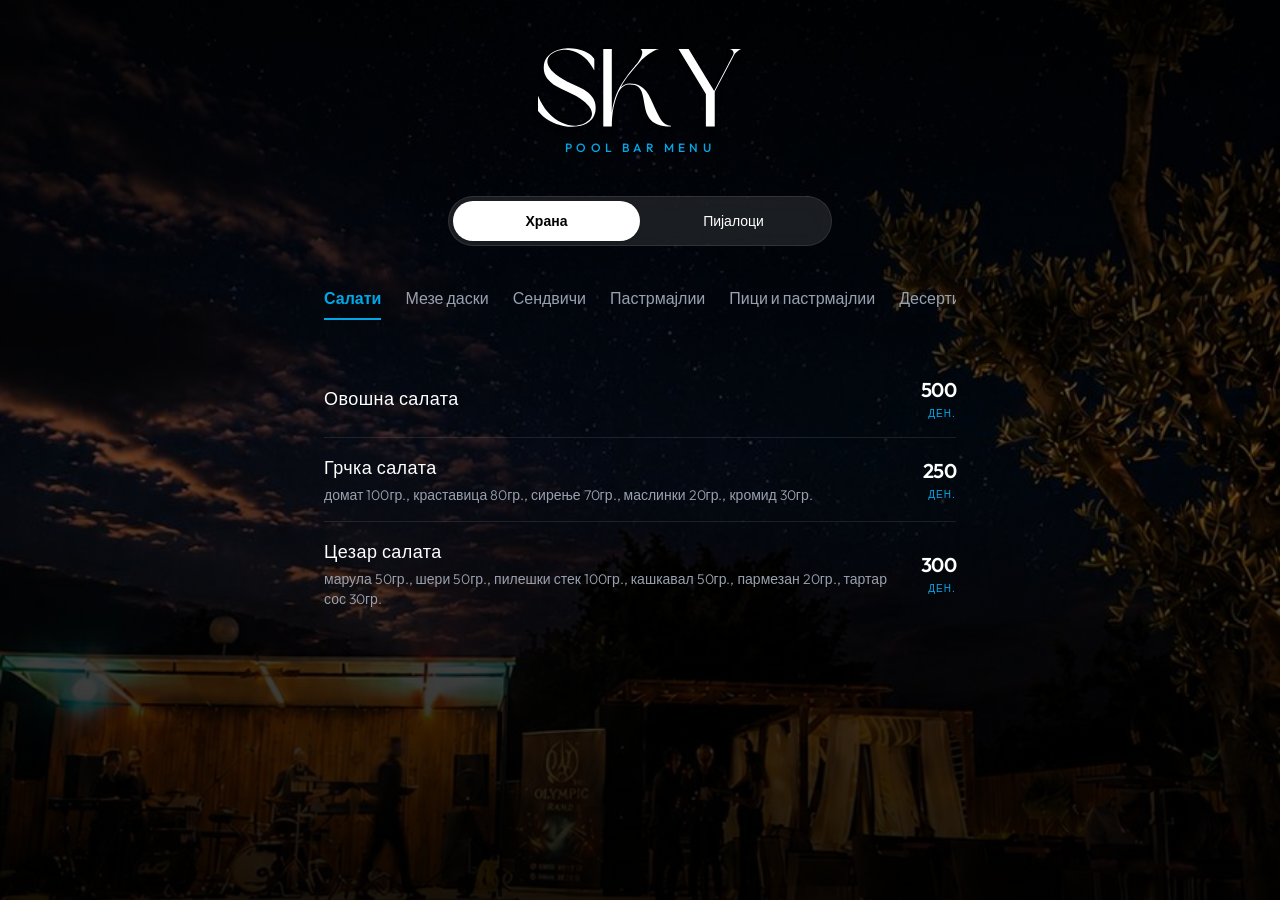
==== pool.html @ c7c9e96a "pool bar menu" ====
<!DOCTYPE html>
<html lang="mk">
<head>
    <meta charset="UTF-8">
    <meta name="viewport" content="width=device-width, initial-scale=1.0">
    <title>Sky Pool Bar Menu</title>
    
    <link href="https://fonts.googleapis.com/css2?family=Outfit:wght@300;400;500;600;700&display=swap" rel="stylesheet">
    <link href="style.css" rel="stylesheet">

    <style>
        body {
            font-family: 'Outfit', sans-serif;
        }

        /* Skrivanje scrollbara za mobilne aplikacije */
        .hide-scroll::-webkit-scrollbar {
            display: none;
        }
        .hide-scroll {
            -ms-overflow-style: none;
            scrollbar-width: none;
        }
    </style>
</head>
<body class="bg-[url('img/pool-bg.jpg')] bg-cover bg-center bg-fixed bg-no-repeat antialiased">
    
    <div class="min-h-[100dvh] pb-12 flex flex-col items-center bg-gradient-to-b from-black/90 via-black/60 to-black/90">
        
        <div class="w-full md:max-w-2xl mx-auto px-5 flex flex-col items-center">
            
            <header class="pt-12 pb-10 text-center w-full flex flex-col items-center">
                <img src="img/Logo.svg" alt="Sky Logo" class="h-16 md:h-20 w-auto mb-3 object-contain drop-shadow-md">
                
                <p class="text-[#00A8E8] text-xs tracking-[0.35em] uppercase font-medium">Pool Bar Menu</p>
            </header>

            <div class="flex p-1 mb-10 w-full max-w-sm bg-white/10 backdrop-blur-md rounded-full border border-white/10">
                <button id="btn-food" class="flex-1 py-2.5 rounded-full bg-white text-black font-semibold text-sm transition-all duration-300 shadow-sm">
                    Храна
                </button>
                <button id="btn-drinks" class="flex-1 py-2.5 rounded-full text-white font-medium text-sm transition-all duration-300">
                    Пијалоци
                </button>
            </div>

            <div class="w-full mb-8 relative">
                <div id="category-container" class="flex overflow-x-auto gap-6 pb-2 hide-scroll snap-x snap-mandatory scroll-smooth">
                    </div>
            </div>

            <main class="w-full flex flex-col" id="product-container">
                </main>

        </div>
    </div>

    <script src="pool-menu.js"></script>
</body>
</html>
---- style.css ----
/*! tailwindcss v4.0.8 | MIT License | https://tailwindcss.com */
@import url('https://fonts.googleapis.com/css2?family=Great+Vibes&family=Mulish:wght@400;500&family=Playfair+Display:wght@400;700&subset=cyrillic,latin&display=swap');
@layer theme, base, components, utilities;
@layer theme {
  :root, :host {
    --font-sans: ui-sans-serif, system-ui, sans-serif, "Apple Color Emoji",
      "Segoe UI Emoji", "Segoe UI Symbol", "Noto Color Emoji";
    --font-mono: ui-monospace, SFMono-Regular, Menlo, Monaco, Consolas, "Liberation Mono",
      "Courier New", monospace;
    --color-red-400: oklch(0.704 0.191 22.216);
    --color-gray-200: oklch(0.928 0.006 264.531);
    --color-gray-300: oklch(0.872 0.01 258.338);
    --color-gray-400: oklch(0.707 0.022 261.325);
    --color-gray-700: oklch(0.373 0.034 259.733);
    --color-gray-900: oklch(0.21 0.034 264.665);
    --color-zinc-800: oklch(0.274 0.006 286.033);
    --color-black: #000;
    --color-white: #fff;
    --spacing: 0.25rem;
    --breakpoint-xl: 80rem;
    --container-sm: 24rem;
    --container-md: 28rem;
    --container-2xl: 42rem;
    --container-3xl: 48rem;
    --container-4xl: 56rem;
    --text-xs: 0.75rem;
    --text-xs--line-height: calc(1 / 0.75);
    --text-sm: 0.875rem;
    --text-sm--line-height: calc(1.25 / 0.875);
    --text-base: 1rem;
    --text-base--line-height: calc(1.5 / 1);
    --text-lg: 1.125rem;
    --text-lg--line-height: calc(1.75 / 1.125);
    --text-xl: 1.25rem;
    --text-xl--line-height: calc(1.75 / 1.25);
    --text-2xl: 1.5rem;
    --text-2xl--line-height: calc(2 / 1.5);
    --text-3xl: 1.875rem;
    --text-3xl--line-height: calc(2.25 / 1.875);
    --text-4xl: 2.25rem;
    --text-4xl--line-height: calc(2.5 / 2.25);
    --text-5xl: 3rem;
    --text-5xl--line-height: 1;
    --text-6xl: 3.75rem;
    --text-6xl--line-height: 1;
    --text-7xl: 4.5rem;
    --text-7xl--line-height: 1;
    --font-weight-light: 300;
    --font-weight-medium: 500;
    --font-weight-semibold: 600;
    --font-weight-bold: 700;
    --tracking-tight: -0.025em;
    --tracking-wide: 0.025em;
    --tracking-wider: 0.05em;
    --tracking-widest: 0.1em;
    --leading-snug: 1.375;
    --leading-relaxed: 1.625;
    --radius-lg: 0.5rem;
    --radius-xl: 0.75rem;
    --radius-2xl: 1rem;
    --drop-shadow-md: 0 3px 3px rgb(0 0 0 / 0.12);
    --ease-in-out: cubic-bezier(0.4, 0, 0.2, 1);
    --blur-sm: 8px;
    --blur-md: 12px;
    --default-transition-duration: 150ms;
    --default-transition-timing-function: cubic-bezier(0.4, 0, 0.2, 1);
    --default-font-family: var(--font-sans);
    --default-font-feature-settings: var(--font-sans--font-feature-settings);
    --default-font-variation-settings: var(
      --font-sans--font-variation-settings
    );
    --default-mono-font-family: var(--font-mono);
    --default-mono-font-feature-settings: var(
      --font-mono--font-feature-settings
    );
    --default-mono-font-variation-settings: var(
      --font-mono--font-variation-settings
    );
    --font-playfair: "Playfair Display", serif;
    --font-mulish: "Mulish", sans-serif;
    --font-greatvibes: "Great Vibes", cursive;
    --color-lightbrown: #F2EFEB;
    --color-darkbrown: #9c7a4e;
    --color-dark: #262626;
  }
}
@layer base {
  *, ::after, ::before, ::backdrop, ::file-selector-button {
    box-sizing: border-box;
    margin: 0;
    padding: 0;
    border: 0 solid;
  }
  html, :host {
    line-height: 1.5;
    -webkit-text-size-adjust: 100%;
    tab-size: 4;
    font-family: var( --default-font-family, ui-sans-serif, system-ui, sans-serif, "Apple Color Emoji", "Segoe UI Emoji", "Segoe UI Symbol", "Noto Color Emoji" );
    font-feature-settings: var(--default-font-feature-settings, normal);
    font-variation-settings: var( --default-font-variation-settings, normal );
    -webkit-tap-highlight-color: transparent;
  }
  body {
    line-height: inherit;
  }
  hr {
    height: 0;
    color: inherit;
    border-top-width: 1px;
  }
  abbr:where([title]) {
    -webkit-text-decoration: underline dotted;
    text-decoration: underline dotted;
  }
  h1, h2, h3, h4, h5, h6 {
    font-size: inherit;
    font-weight: inherit;
  }
  a {
    color: inherit;
    -webkit-text-decoration: inherit;
    text-decoration: inherit;
  }
  b, strong {
    font-weight: bolder;
  }
  code, kbd, samp, pre {
    font-family: var( --default-mono-font-family, ui-monospace, SFMono-Regular, Menlo, Monaco, Consolas, "Liberation Mono", "Courier New", monospace );
    font-feature-settings: var( --default-mono-font-feature-settings, normal );
    font-variation-settings: var( --default-mono-font-variation-settings, normal );
    font-size: 1em;
  }
  small {
    font-size: 80%;
  }
  sub, sup {
    font-size: 75%;
    line-height: 0;
    position: relative;
    vertical-align: baseline;
  }
  sub {
    bottom: -0.25em;
  }
  sup {
    top: -0.5em;
  }
  table {
    text-indent: 0;
    border-color: inherit;
    border-collapse: collapse;
  }
  :-moz-focusring {
    outline: auto;
  }
  progress {
    vertical-align: baseline;
  }
  summary {
    display: list-item;
  }
  ol, ul, menu {
    list-style: none;
  }
  img, svg, video, canvas, audio, iframe, embed, object {
    display: block;
    vertical-align: middle;
  }
  img, video {
    max-width: 100%;
    height: auto;
  }
  button, input, select, optgroup, textarea, ::file-selector-button {
    font: inherit;
    font-feature-settings: inherit;
    font-variation-settings: inherit;
    letter-spacing: inherit;
    color: inherit;
    border-radius: 0;
    background-color: transparent;
    opacity: 1;
  }
  :where(select:is([multiple], [size])) optgroup {
    font-weight: bolder;
  }
  :where(select:is([multiple], [size])) optgroup option {
    padding-inline-start: 20px;
  }
  ::file-selector-button {
    margin-inline-end: 4px;
  }
  ::placeholder {
    opacity: 1;
    color: color-mix(in oklab, currentColor 50%, transparent);
  }
  textarea {
    resize: vertical;
  }
  ::-webkit-search-decoration {
    -webkit-appearance: none;
  }
  ::-webkit-date-and-time-value {
    min-height: 1lh;
    text-align: inherit;
  }
  ::-webkit-datetime-edit {
    display: inline-flex;
  }
  ::-webkit-datetime-edit-fields-wrapper {
    padding: 0;
  }
  ::-webkit-datetime-edit, ::-webkit-datetime-edit-year-field, ::-webkit-datetime-edit-month-field, ::-webkit-datetime-edit-day-field, ::-webkit-datetime-edit-hour-field, ::-webkit-datetime-edit-minute-field, ::-webkit-datetime-edit-second-field, ::-webkit-datetime-edit-millisecond-field, ::-webkit-datetime-edit-meridiem-field {
    padding-block: 0;
  }
  :-moz-ui-invalid {
    box-shadow: none;
  }
  button, input:where([type="button"], [type="reset"], [type="submit"]), ::file-selector-button {
    appearance: button;
  }
  ::-webkit-inner-spin-button, ::-webkit-outer-spin-button {
    height: auto;
  }
  [hidden]:where(:not([hidden="until-found"])) {
    display: none !important;
  }
}
@layer utilities {
  .collapse {
    visibility: collapse;
  }
  .absolute {
    position: absolute;
  }
  .fixed {
    position: fixed;
  }
  .relative {
    position: relative;
  }
  .inset-0 {
    inset: calc(var(--spacing) * 0);
  }
  .top-0 {
    top: calc(var(--spacing) * 0);
  }
  .top-1 {
    top: calc(var(--spacing) * 1);
  }
  .top-1\/2 {
    top: calc(1/2 * 100%);
  }
  .top-2 {
    top: calc(var(--spacing) * 2);
  }
  .top-auto {
    top: auto;
  }
  .right-0 {
    right: calc(var(--spacing) * 0);
  }
  .right-2 {
    right: calc(var(--spacing) * 2);
  }
  .right-4 {
    right: calc(var(--spacing) * 4);
  }
  .bottom-0 {
    bottom: calc(var(--spacing) * 0);
  }
  .left-0 {
    left: calc(var(--spacing) * 0);
  }
  .left-4 {
    left: calc(var(--spacing) * 4);
  }
  .z-10 {
    z-index: 10;
  }
  .z-40 {
    z-index: 40;
  }
  .z-50 {
    z-index: 50;
  }
  .col-span-1 {
    grid-column: span 1 / span 1;
  }
  .m-4 {
    margin: calc(var(--spacing) * 4);
  }
  .mx-auto {
    margin-inline: auto;
  }
  .mt-0 {
    margin-top: calc(var(--spacing) * 0);
  }
  .mt-0\.5 {
    margin-top: calc(var(--spacing) * 0.5);
  }
  .mt-1 {
    margin-top: calc(var(--spacing) * 1);
  }
  .mt-1\.5 {
    margin-top: calc(var(--spacing) * 1.5);
  }
  .mt-2 {
    margin-top: calc(var(--spacing) * 2);
  }
  .mt-4 {
    margin-top: calc(var(--spacing) * 4);
  }
  .mt-10 {
    margin-top: calc(var(--spacing) * 10);
  }
  .mt-12 {
    margin-top: calc(var(--spacing) * 12);
  }
  .mr-4 {
    margin-right: calc(var(--spacing) * 4);
  }
  .mb-1 {
    margin-bottom: calc(var(--spacing) * 1);
  }
  .mb-2 {
    margin-bottom: calc(var(--spacing) * 2);
  }
  .mb-3 {
    margin-bottom: calc(var(--spacing) * 3);
  }
  .mb-4 {
    margin-bottom: calc(var(--spacing) * 4);
  }
  .mb-8 {
    margin-bottom: calc(var(--spacing) * 8);
  }
  .mb-10 {
    margin-bottom: calc(var(--spacing) * 10);
  }
  .ml-1 {
    margin-left: calc(var(--spacing) * 1);
  }
  .block {
    display: block;
  }
  .flex {
    display: flex;
  }
  .grid {
    display: grid;
  }
  .hidden {
    display: none;
  }
  .inline {
    display: inline;
  }
  .inline-block {
    display: inline-block;
  }
  .inline-flex {
    display: inline-flex;
  }
  .list-item {
    display: list-item;
  }
  .table {
    display: table;
  }
  .h-6 {
    height: calc(var(--spacing) * 6);
  }
  .h-8 {
    height: calc(var(--spacing) * 8);
  }
  .h-12 {
    height: calc(var(--spacing) * 12);
  }
  .h-14 {
    height: calc(var(--spacing) * 14);
  }
  .h-16 {
    height: calc(var(--spacing) * 16);
  }
  .h-96 {
    height: calc(var(--spacing) * 96);
  }
  .h-auto {
    height: auto;
  }
  .h-full {
    height: 100%;
  }
  .h-screen {
    height: 100vh;
  }
  .max-h-\[80vh\] {
    max-height: 80vh;
  }
  .min-h-\[100dvh\] {
    min-height: 100dvh;
  }
  .min-h-screen {
    min-height: 100vh;
  }
  .w-6 {
    width: calc(var(--spacing) * 6);
  }
  .w-8 {
    width: calc(var(--spacing) * 8);
  }
  .w-12 {
    width: calc(var(--spacing) * 12);
  }
  .w-16 {
    width: calc(var(--spacing) * 16);
  }
  .w-auto {
    width: auto;
  }
  .w-full {
    width: 100%;
  }
  .max-w-3xl {
    max-width: var(--container-3xl);
  }
  .max-w-4xl {
    max-width: var(--container-4xl);
  }
  .max-w-\[140px\] {
    max-width: 140px;
  }
  .max-w-full {
    max-width: 100%;
  }
  .max-w-md {
    max-width: var(--container-md);
  }
  .max-w-sm {
    max-width: var(--container-sm);
  }
  .flex-1 {
    flex: 1;
  }
  .flex-shrink {
    flex-shrink: 1;
  }
  .flex-shrink-0 {
    flex-shrink: 0;
  }
  .flex-grow {
    flex-grow: 1;
  }
  .grow {
    flex-grow: 1;
  }
  .border-collapse {
    border-collapse: collapse;
  }
  .-translate-y-1 {
    --tw-translate-y: calc(var(--spacing) * -1);
    translate: var(--tw-translate-x) var(--tw-translate-y);
  }
  .-translate-y-1\/2 {
    --tw-translate-y: calc(calc(1/2 * 100%) * -1);
    translate: var(--tw-translate-x) var(--tw-translate-y);
  }
  .scale-105 {
    --tw-scale-x: 105%;
    --tw-scale-y: 105%;
    --tw-scale-z: 105%;
    scale: var(--tw-scale-x) var(--tw-scale-y);
  }
  .transform {
    transform: var(--tw-rotate-x) var(--tw-rotate-y) var(--tw-rotate-z) var(--tw-skew-x) var(--tw-skew-y);
  }
  .resize {
    resize: both;
  }
  .snap-x {
    scroll-snap-type: x var(--tw-scroll-snap-strictness);
  }
  .snap-mandatory {
    --tw-scroll-snap-strictness: mandatory;
  }
  .snap-center {
    scroll-snap-align: center;
  }
  .grid-cols-1 {
    grid-template-columns: repeat(1, minmax(0, 1fr));
  }
  .grid-cols-2 {
    grid-template-columns: repeat(2, minmax(0, 1fr));
  }
  .flex-col {
    flex-direction: column;
  }
  .flex-row {
    flex-direction: row;
  }
  .items-center {
    align-items: center;
  }
  .items-start {
    align-items: flex-start;
  }
  .justify-between {
    justify-content: space-between;
  }
  .justify-center {
    justify-content: center;
  }
  .gap-2 {
    gap: calc(var(--spacing) * 2);
  }
  .gap-3 {
    gap: calc(var(--spacing) * 3);
  }
  .gap-4 {
    gap: calc(var(--spacing) * 4);
  }
  .gap-6 {
    gap: calc(var(--spacing) * 6);
  }
  .gap-8 {
    gap: calc(var(--spacing) * 8);
  }
  .space-y-4 {
    :where(& > :not(:last-child)) {
      --tw-space-y-reverse: 0;
      margin-block-start: calc(calc(var(--spacing) * 4) * var(--tw-space-y-reverse));
      margin-block-end: calc(calc(var(--spacing) * 4) * calc(1 - var(--tw-space-y-reverse)));
    }
  }
  .gap-y-8 {
    row-gap: calc(var(--spacing) * 8);
  }
  .overflow-hidden {
    overflow: hidden;
  }
  .overflow-x-auto {
    overflow-x: auto;
  }
  .overflow-x-scroll {
    overflow-x: scroll;
  }
  .scroll-smooth {
    scroll-behavior: smooth;
  }
  .rounded {
    border-radius: 0.25rem;
  }
  .rounded-2xl {
    border-radius: var(--radius-2xl);
  }
  .rounded-full {
    border-radius: calc(infinity * 1px);
  }
  .rounded-lg {
    border-radius: var(--radius-lg);
  }
  .rounded-xl {
    border-radius: var(--radius-xl);
  }
  .border {
    border-style: var(--tw-border-style);
    border-width: 1px;
  }
  .border-b {
    border-bottom-style: var(--tw-border-style);
    border-bottom-width: 1px;
  }
  .border-b-2 {
    border-bottom-style: var(--tw-border-style);
    border-bottom-width: 2px;
  }
  .border-b-4 {
    border-bottom-style: var(--tw-border-style);
    border-bottom-width: 4px;
  }
  .border-\[\#00A8E8\] {
    border-color: #00A8E8;
  }
  .border-transparent {
    border-color: transparent;
  }
  .border-white {
    border-color: var(--color-white);
  }
  .border-white\/10 {
    border-color: color-mix(in oklab, var(--color-white) 10%, transparent);
  }
  .border-white\/20 {
    border-color: color-mix(in oklab, var(--color-white) 20%, transparent);
  }
  .border-white\/30 {
    border-color: color-mix(in oklab, var(--color-white) 30%, transparent);
  }
  .border-white\/40 {
    border-color: color-mix(in oklab, var(--color-white) 40%, transparent);
  }
  .border-b-white {
    border-bottom-color: var(--color-white);
  }
  .border-b-white\/10 {
    border-bottom-color: color-mix(in oklab, var(--color-white) 10%, transparent);
  }
  .bg-\[\#0077B6\] {
    background-color: #0077B6;
  }
  .bg-\[\#D4AF37\] {
    background-color: #D4AF37;
  }
  .bg-black {
    background-color: var(--color-black);
  }
  .bg-black\/30 {
    background-color: color-mix(in oklab, var(--color-black) 30%, transparent);
  }
  .bg-black\/40 {
    background-color: color-mix(in oklab, var(--color-black) 40%, transparent);
  }
  .bg-black\/60 {
    background-color: color-mix(in oklab, var(--color-black) 60%, transparent);
  }
  .bg-black\/70 {
    background-color: color-mix(in oklab, var(--color-black) 70%, transparent);
  }
  .bg-dark {
    background-color: var(--color-dark);
  }
  .bg-darkbrown {
    background-color: var(--color-darkbrown);
  }
  .bg-lightbrown {
    background-color: var(--color-lightbrown);
  }
  .bg-transparent {
    background-color: transparent;
  }
  .bg-white {
    background-color: var(--color-white);
  }
  .bg-white\/5 {
    background-color: color-mix(in oklab, var(--color-white) 5%, transparent);
  }
  .bg-white\/10 {
    background-color: color-mix(in oklab, var(--color-white) 10%, transparent);
  }
  .bg-gradient-to-b {
    --tw-gradient-position: to bottom in oklab;
    background-image: linear-gradient(var(--tw-gradient-stops));
  }
  .bg-\[url\(\'img\/pool-bg\.jpg\'\)\] {
    background-image: url('img/pool-bg.jpg');
  }
  .from-black {
    --tw-gradient-from: var(--color-black);
    --tw-gradient-stops: var(--tw-gradient-via-stops, var(--tw-gradient-position), var(--tw-gradient-from) var(--tw-gradient-from-position), var(--tw-gradient-to) var(--tw-gradient-to-position));
  }
  .from-black\/90 {
    --tw-gradient-from: color-mix(in oklab, var(--color-black) 90%, transparent);
    --tw-gradient-stops: var(--tw-gradient-via-stops, var(--tw-gradient-position), var(--tw-gradient-from) var(--tw-gradient-from-position), var(--tw-gradient-to) var(--tw-gradient-to-position));
  }
  .via-black {
    --tw-gradient-via: var(--color-black);
    --tw-gradient-via-stops: var(--tw-gradient-position), var(--tw-gradient-from) var(--tw-gradient-from-position), var(--tw-gradient-via) var(--tw-gradient-via-position), var(--tw-gradient-to) var(--tw-gradient-to-position);
    --tw-gradient-stops: var(--tw-gradient-via-stops);
  }
  .via-black\/60 {
    --tw-gradient-via: color-mix(in oklab, var(--color-black) 60%, transparent);
    --tw-gradient-via-stops: var(--tw-gradient-position), var(--tw-gradient-from) var(--tw-gradient-from-position), var(--tw-gradient-via) var(--tw-gradient-via-position), var(--tw-gradient-to) var(--tw-gradient-to-position);
    --tw-gradient-stops: var(--tw-gradient-via-stops);
  }
  .to-black {
    --tw-gradient-to: var(--color-black);
    --tw-gradient-stops: var(--tw-gradient-via-stops, var(--tw-gradient-position), var(--tw-gradient-from) var(--tw-gradient-from-position), var(--tw-gradient-to) var(--tw-gradient-to-position));
  }
  .to-black\/90 {
    --tw-gradient-to: color-mix(in oklab, var(--color-black) 90%, transparent);
    --tw-gradient-stops: var(--tw-gradient-via-stops, var(--tw-gradient-position), var(--tw-gradient-from) var(--tw-gradient-from-position), var(--tw-gradient-to) var(--tw-gradient-to-position));
  }
  .bg-cover {
    background-size: cover;
  }
  .bg-fixed {
    background-attachment: fixed;
  }
  .bg-center {
    background-position: center;
  }
  .bg-no-repeat {
    background-repeat: no-repeat;
  }
  .object-contain {
    object-fit: contain;
  }
  .p-1 {
    padding: calc(var(--spacing) * 1);
  }
  .p-2 {
    padding: calc(var(--spacing) * 2);
  }
  .p-4 {
    padding: calc(var(--spacing) * 4);
  }
  .p-5 {
    padding: calc(var(--spacing) * 5);
  }
  .p-6 {
    padding: calc(var(--spacing) * 6);
  }
  .px-1 {
    padding-inline: calc(var(--spacing) * 1);
  }
  .px-2 {
    padding-inline: calc(var(--spacing) * 2);
  }
  .px-3 {
    padding-inline: calc(var(--spacing) * 3);
  }
  .px-4 {
    padding-inline: calc(var(--spacing) * 4);
  }
  .px-5 {
    padding-inline: calc(var(--spacing) * 5);
  }
  .px-6 {
    padding-inline: calc(var(--spacing) * 6);
  }
  .py-1 {
    padding-block: calc(var(--spacing) * 1);
  }
  .py-1\.5 {
    padding-block: calc(var(--spacing) * 1.5);
  }
  .py-2 {
    padding-block: calc(var(--spacing) * 2);
  }
  .py-2\.5 {
    padding-block: calc(var(--spacing) * 2.5);
  }
  .py-3 {
    padding-block: calc(var(--spacing) * 3);
  }
  .py-4 {
    padding-block: calc(var(--spacing) * 4);
  }
  .py-12 {
    padding-block: calc(var(--spacing) * 12);
  }
  .py-16 {
    padding-block: calc(var(--spacing) * 16);
  }
  .pt-0 {
    padding-top: calc(var(--spacing) * 0);
  }
  .pt-0\.5 {
    padding-top: calc(var(--spacing) * 0.5);
  }
  .pt-2 {
    padding-top: calc(var(--spacing) * 2);
  }
  .pt-10 {
    padding-top: calc(var(--spacing) * 10);
  }
  .pt-12 {
    padding-top: calc(var(--spacing) * 12);
  }
  .pr-4 {
    padding-right: calc(var(--spacing) * 4);
  }
  .pb-2 {
    padding-bottom: calc(var(--spacing) * 2);
  }
  .pb-3 {
    padding-bottom: calc(var(--spacing) * 3);
  }
  .pb-8 {
    padding-bottom: calc(var(--spacing) * 8);
  }
  .pb-10 {
    padding-bottom: calc(var(--spacing) * 10);
  }
  .pb-12 {
    padding-bottom: calc(var(--spacing) * 12);
  }
  .pb-24 {
    padding-bottom: calc(var(--spacing) * 24);
  }
  .text-center {
    text-align: center;
  }
  .text-left {
    text-align: left;
  }
  .text-right {
    text-align: right;
  }
  .font-greatvibes {
    font-family: var(--font-greatvibes);
  }
  .font-mulish {
    font-family: var(--font-mulish);
  }
  .font-playfair {
    font-family: var(--font-playfair);
  }
  .text-3xl {
    font-size: var(--text-3xl);
    line-height: var(--tw-leading, var(--text-3xl--line-height));
  }
  .text-4xl {
    font-size: var(--text-4xl);
    line-height: var(--tw-leading, var(--text-4xl--line-height));
  }
  .text-5xl {
    font-size: var(--text-5xl);
    line-height: var(--tw-leading, var(--text-5xl--line-height));
  }
  .text-base {
    font-size: var(--text-base);
    line-height: var(--tw-leading, var(--text-base--line-height));
  }
  .text-lg {
    font-size: var(--text-lg);
    line-height: var(--tw-leading, var(--text-lg--line-height));
  }
  .text-sm {
    font-size: var(--text-sm);
    line-height: var(--tw-leading, var(--text-sm--line-height));
  }
  .text-xl {
    font-size: var(--text-xl);
    line-height: var(--tw-leading, var(--text-xl--line-height));
  }
  .text-xs {
    font-size: var(--text-xs);
    line-height: var(--tw-leading, var(--text-xs--line-height));
  }
  .text-\[10px\] {
    font-size: 10px;
  }
  .leading-relaxed {
    --tw-leading: var(--leading-relaxed);
    line-height: var(--leading-relaxed);
  }
  .leading-snug {
    --tw-leading: var(--leading-snug);
    line-height: var(--leading-snug);
  }
  .font-bold {
    --tw-font-weight: var(--font-weight-bold);
    font-weight: var(--font-weight-bold);
  }
  .font-light {
    --tw-font-weight: var(--font-weight-light);
    font-weight: var(--font-weight-light);
  }
  .font-medium {
    --tw-font-weight: var(--font-weight-medium);
    font-weight: var(--font-weight-medium);
  }
  .font-semibold {
    --tw-font-weight: var(--font-weight-semibold);
    font-weight: var(--font-weight-semibold);
  }
  .tracking-\[0\.2em\] {
    --tw-tracking: 0.2em;
    letter-spacing: 0.2em;
  }
  .tracking-\[0\.3em\] {
    --tw-tracking: 0.3em;
    letter-spacing: 0.3em;
  }
  .tracking-\[0\.15em\] {
    --tw-tracking: 0.15em;
    letter-spacing: 0.15em;
  }
  .tracking-\[0\.25em\] {
    --tw-tracking: 0.25em;
    letter-spacing: 0.25em;
  }
  .tracking-\[0\.35em\] {
    --tw-tracking: 0.35em;
    letter-spacing: 0.35em;
  }
  .tracking-tight {
    --tw-tracking: var(--tracking-tight);
    letter-spacing: var(--tracking-tight);
  }
  .tracking-wide {
    --tw-tracking: var(--tracking-wide);
    letter-spacing: var(--tracking-wide);
  }
  .tracking-wider {
    --tw-tracking: var(--tracking-wider);
    letter-spacing: var(--tracking-wider);
  }
  .tracking-widest {
    --tw-tracking: var(--tracking-widest);
    letter-spacing: var(--tracking-widest);
  }
  .whitespace-nowrap {
    white-space: nowrap;
  }
  .text-\[\#00A8E8\] {
    color: #00A8E8;
  }
  .text-\[\#D2B48C\] {
    color: #D2B48C;
  }
  .text-black {
    color: var(--color-black);
  }
  .text-dark {
    color: var(--color-dark);
  }
  .text-darkbrown {
    color: var(--color-darkbrown);
  }
  .text-gray-200 {
    color: var(--color-gray-200);
  }
  .text-gray-300 {
    color: var(--color-gray-300);
  }
  .text-gray-400 {
    color: var(--color-gray-400);
  }
  .text-gray-900 {
    color: var(--color-gray-900);
  }
  .text-lightbrown {
    color: var(--color-lightbrown);
  }
  .text-red-400 {
    color: var(--color-red-400);
  }
  .text-white {
    color: var(--color-white);
  }
  .text-white\/80 {
    color: color-mix(in oklab, var(--color-white) 80%, transparent);
  }
  .uppercase {
    text-transform: uppercase;
  }
  .italic {
    font-style: italic;
  }
  .underline {
    text-decoration-line: underline;
  }
  .antialiased {
    -webkit-font-smoothing: antialiased;
    -moz-osx-font-smoothing: grayscale;
  }
  .opacity-0 {
    opacity: 0%;
  }
  .opacity-60 {
    opacity: 60%;
  }
  .opacity-70 {
    opacity: 70%;
  }
  .opacity-80 {
    opacity: 80%;
  }
  .opacity-100 {
    opacity: 100%;
  }
  .shadow-\[0_0_15px_rgba\(255\,255\,255\,0\.4\)\] {
    --tw-shadow: 0 0 15px var(--tw-shadow-color, rgba(255,255,255,0.4));
    box-shadow: var(--tw-inset-shadow), var(--tw-inset-ring-shadow), var(--tw-ring-offset-shadow), var(--tw-ring-shadow), var(--tw-shadow);
  }
  .shadow-lg {
    --tw-shadow: 0 10px 15px -3px var(--tw-shadow-color, rgb(0 0 0 / 0.1)), 0 4px 6px -4px var(--tw-shadow-color, rgb(0 0 0 / 0.1));
    box-shadow: var(--tw-inset-shadow), var(--tw-inset-ring-shadow), var(--tw-ring-offset-shadow), var(--tw-ring-shadow), var(--tw-shadow);
  }
  .shadow-md {
    --tw-shadow: 0 4px 6px -1px var(--tw-shadow-color, rgb(0 0 0 / 0.1)), 0 2px 4px -2px var(--tw-shadow-color, rgb(0 0 0 / 0.1));
    box-shadow: var(--tw-inset-shadow), var(--tw-inset-ring-shadow), var(--tw-ring-offset-shadow), var(--tw-ring-shadow), var(--tw-shadow);
  }
  .shadow-sm {
    --tw-shadow: 0 1px 3px 0 var(--tw-shadow-color, rgb(0 0 0 / 0.1)), 0 1px 2px -1px var(--tw-shadow-color, rgb(0 0 0 / 0.1));
    box-shadow: var(--tw-inset-shadow), var(--tw-inset-ring-shadow), var(--tw-ring-offset-shadow), var(--tw-ring-shadow), var(--tw-shadow);
  }
  .outline {
    outline-style: var(--tw-outline-style);
    outline-width: 1px;
  }
  .blur {
    --tw-blur: blur(8px);
    filter: var(--tw-blur,) var(--tw-brightness,) var(--tw-contrast,) var(--tw-grayscale,) var(--tw-hue-rotate,) var(--tw-invert,) var(--tw-saturate,) var(--tw-sepia,) var(--tw-drop-shadow,);
  }
  .drop-shadow {
    --tw-drop-shadow: drop-shadow(0 1px 2px rgb(0 0 0 / 0.1)) drop-shadow( 0 1px 1px rgb(0 0 0 / 0.06));
    filter: var(--tw-blur,) var(--tw-brightness,) var(--tw-contrast,) var(--tw-grayscale,) var(--tw-hue-rotate,) var(--tw-invert,) var(--tw-saturate,) var(--tw-sepia,) var(--tw-drop-shadow,);
  }
  .drop-shadow-md {
    --tw-drop-shadow: drop-shadow(var(--drop-shadow-md));
    filter: var(--tw-blur,) var(--tw-brightness,) var(--tw-contrast,) var(--tw-grayscale,) var(--tw-hue-rotate,) var(--tw-invert,) var(--tw-saturate,) var(--tw-sepia,) var(--tw-drop-shadow,);
  }
  .grayscale {
    --tw-grayscale: grayscale(100%);
    filter: var(--tw-blur,) var(--tw-brightness,) var(--tw-contrast,) var(--tw-grayscale,) var(--tw-hue-rotate,) var(--tw-invert,) var(--tw-saturate,) var(--tw-sepia,) var(--tw-drop-shadow,);
  }
  .filter {
    filter: var(--tw-blur,) var(--tw-brightness,) var(--tw-contrast,) var(--tw-grayscale,) var(--tw-hue-rotate,) var(--tw-invert,) var(--tw-saturate,) var(--tw-sepia,) var(--tw-drop-shadow,);
  }
  .backdrop-blur-\[2px\] {
    --tw-backdrop-blur: blur(2px);
    -webkit-backdrop-filter: var(--tw-backdrop-blur,) var(--tw-backdrop-brightness,) var(--tw-backdrop-contrast,) var(--tw-backdrop-grayscale,) var(--tw-backdrop-hue-rotate,) var(--tw-backdrop-invert,) var(--tw-backdrop-opacity,) var(--tw-backdrop-saturate,) var(--tw-backdrop-sepia,);
    backdrop-filter: var(--tw-backdrop-blur,) var(--tw-backdrop-brightness,) var(--tw-backdrop-contrast,) var(--tw-backdrop-grayscale,) var(--tw-backdrop-hue-rotate,) var(--tw-backdrop-invert,) var(--tw-backdrop-opacity,) var(--tw-backdrop-saturate,) var(--tw-backdrop-sepia,);
  }
  .backdrop-blur-\[3px\] {
    --tw-backdrop-blur: blur(3px);
    -webkit-backdrop-filter: var(--tw-backdrop-blur,) var(--tw-backdrop-brightness,) var(--tw-backdrop-contrast,) var(--tw-backdrop-grayscale,) var(--tw-backdrop-hue-rotate,) var(--tw-backdrop-invert,) var(--tw-backdrop-opacity,) var(--tw-backdrop-saturate,) var(--tw-backdrop-sepia,);
    backdrop-filter: var(--tw-backdrop-blur,) var(--tw-backdrop-brightness,) var(--tw-backdrop-contrast,) var(--tw-backdrop-grayscale,) var(--tw-backdrop-hue-rotate,) var(--tw-backdrop-invert,) var(--tw-backdrop-opacity,) var(--tw-backdrop-saturate,) var(--tw-backdrop-sepia,);
  }
  .backdrop-blur-md {
    --tw-backdrop-blur: blur(var(--blur-md));
    -webkit-backdrop-filter: var(--tw-backdrop-blur,) var(--tw-backdrop-brightness,) var(--tw-backdrop-contrast,) var(--tw-backdrop-grayscale,) var(--tw-backdrop-hue-rotate,) var(--tw-backdrop-invert,) var(--tw-backdrop-opacity,) var(--tw-backdrop-saturate,) var(--tw-backdrop-sepia,);
    backdrop-filter: var(--tw-backdrop-blur,) var(--tw-backdrop-brightness,) var(--tw-backdrop-contrast,) var(--tw-backdrop-grayscale,) var(--tw-backdrop-hue-rotate,) var(--tw-backdrop-invert,) var(--tw-backdrop-opacity,) var(--tw-backdrop-saturate,) var(--tw-backdrop-sepia,);
  }
  .backdrop-blur-sm {
    --tw-backdrop-blur: blur(var(--blur-sm));
    -webkit-backdrop-filter: var(--tw-backdrop-blur,) var(--tw-backdrop-brightness,) var(--tw-backdrop-contrast,) var(--tw-backdrop-grayscale,) var(--tw-backdrop-hue-rotate,) var(--tw-backdrop-invert,) var(--tw-backdrop-opacity,) var(--tw-backdrop-saturate,) var(--tw-backdrop-sepia,);
    backdrop-filter: var(--tw-backdrop-blur,) var(--tw-backdrop-brightness,) var(--tw-backdrop-contrast,) var(--tw-backdrop-grayscale,) var(--tw-backdrop-hue-rotate,) var(--tw-backdrop-invert,) var(--tw-backdrop-opacity,) var(--tw-backdrop-saturate,) var(--tw-backdrop-sepia,);
  }
  .backdrop-filter {
    -webkit-backdrop-filter: var(--tw-backdrop-blur,) var(--tw-backdrop-brightness,) var(--tw-backdrop-contrast,) var(--tw-backdrop-grayscale,) var(--tw-backdrop-hue-rotate,) var(--tw-backdrop-invert,) var(--tw-backdrop-opacity,) var(--tw-backdrop-saturate,) var(--tw-backdrop-sepia,);
    backdrop-filter: var(--tw-backdrop-blur,) var(--tw-backdrop-brightness,) var(--tw-backdrop-contrast,) var(--tw-backdrop-grayscale,) var(--tw-backdrop-hue-rotate,) var(--tw-backdrop-invert,) var(--tw-backdrop-opacity,) var(--tw-backdrop-saturate,) var(--tw-backdrop-sepia,);
  }
  .transition {
    transition-property: color, background-color, border-color, outline-color, text-decoration-color, fill, stroke, --tw-gradient-from, --tw-gradient-via, --tw-gradient-to, opacity, box-shadow, transform, translate, scale, rotate, filter, -webkit-backdrop-filter, backdrop-filter;
    transition-timing-function: var(--tw-ease, var(--default-transition-timing-function));
    transition-duration: var(--tw-duration, var(--default-transition-duration));
  }
  .transition-all {
    transition-property: all;
    transition-timing-function: var(--tw-ease, var(--default-transition-timing-function));
    transition-duration: var(--tw-duration, var(--default-transition-duration));
  }
  .transition-colors {
    transition-property: color, background-color, border-color, outline-color, text-decoration-color, fill, stroke, --tw-gradient-from, --tw-gradient-via, --tw-gradient-to;
    transition-timing-function: var(--tw-ease, var(--default-transition-timing-function));
    transition-duration: var(--tw-duration, var(--default-transition-duration));
  }
  .transition-opacity {
    transition-property: opacity;
    transition-timing-function: var(--tw-ease, var(--default-transition-timing-function));
    transition-duration: var(--tw-duration, var(--default-transition-duration));
  }
  .duration-200 {
    --tw-duration: 200ms;
    transition-duration: 200ms;
  }
  .duration-300 {
    --tw-duration: 300ms;
    transition-duration: 300ms;
  }
  .duration-1000 {
    --tw-duration: 1000ms;
    transition-duration: 1000ms;
  }
  .last\:border-0 {
    &:last-child {
      border-style: var(--tw-border-style);
      border-width: 0px;
    }
  }
  .hover\:scale-105 {
    &:hover {
      @media (hover: hover) {
        --tw-scale-x: 105%;
        --tw-scale-y: 105%;
        --tw-scale-z: 105%;
        scale: var(--tw-scale-x) var(--tw-scale-y);
      }
    }
  }
  .hover\:border-b-4 {
    &:hover {
      @media (hover: hover) {
        border-bottom-style: var(--tw-border-style);
        border-bottom-width: 4px;
      }
    }
  }
  .hover\:border-darkbrown\/80 {
    &:hover {
      @media (hover: hover) {
        border-color: color-mix(in oklab, var(--color-darkbrown) 80%, transparent);
      }
    }
  }
  .hover\:bg-black\/50 {
    &:hover {
      @media (hover: hover) {
        background-color: color-mix(in oklab, var(--color-black) 50%, transparent);
      }
    }
  }
  .hover\:bg-black\/60 {
    &:hover {
      @media (hover: hover) {
        background-color: color-mix(in oklab, var(--color-black) 60%, transparent);
      }
    }
  }
  .hover\:bg-darkbrown {
    &:hover {
      @media (hover: hover) {
        background-color: var(--color-darkbrown);
      }
    }
  }
  .hover\:bg-darkbrown\/70 {
    &:hover {
      @media (hover: hover) {
        background-color: color-mix(in oklab, var(--color-darkbrown) 70%, transparent);
      }
    }
  }
  .hover\:bg-gray-200 {
    &:hover {
      @media (hover: hover) {
        background-color: var(--color-gray-200);
      }
    }
  }
  .hover\:bg-gray-700 {
    &:hover {
      @media (hover: hover) {
        background-color: var(--color-gray-700);
      }
    }
  }
  .hover\:bg-white\/10 {
    &:hover {
      @media (hover: hover) {
        background-color: color-mix(in oklab, var(--color-white) 10%, transparent);
      }
    }
  }
  .hover\:bg-white\/20 {
    &:hover {
      @media (hover: hover) {
        background-color: color-mix(in oklab, var(--color-white) 20%, transparent);
      }
    }
  }
  .hover\:text-dark\/90 {
    &:hover {
      @media (hover: hover) {
        color: color-mix(in oklab, var(--color-dark) 90%, transparent);
      }
    }
  }
  .hover\:text-darkbrown\/80 {
    &:hover {
      @media (hover: hover) {
        color: color-mix(in oklab, var(--color-darkbrown) 80%, transparent);
      }
    }
  }
  .hover\:text-white {
    &:hover {
      @media (hover: hover) {
        color: var(--color-white);
      }
    }
  }
  .hover\:underline {
    &:hover {
      @media (hover: hover) {
        text-decoration-line: underline;
      }
    }
  }
  .hover\:underline-offset-8 {
    &:hover {
      @media (hover: hover) {
        text-underline-offset: 8px;
      }
    }
  }
  .hover\:opacity-80 {
    &:hover {
      @media (hover: hover) {
        opacity: 80%;
      }
    }
  }
  .hover\:opacity-100 {
    &:hover {
      @media (hover: hover) {
        opacity: 100%;
      }
    }
  }
  .active\:scale-\[0\.98\] {
    &:active {
      scale: 0.98;
    }
  }
  .sm\:grid-cols-2 {
    @media (width >= 40rem) {
      grid-template-columns: repeat(2, minmax(0, 1fr));
    }
  }
  .sm\:grid-cols-3 {
    @media (width >= 40rem) {
      grid-template-columns: repeat(3, minmax(0, 1fr));
    }
  }
  .sm\:text-6xl {
    @media (width >= 40rem) {
      font-size: var(--text-6xl);
      line-height: var(--tw-leading, var(--text-6xl--line-height));
    }
  }
  .md\:col-span-2 {
    @media (width >= 48rem) {
      grid-column: span 2 / span 2;
    }
  }
  .md\:col-span-4 {
    @media (width >= 48rem) {
      grid-column: span 4 / span 4;
    }
  }
  .md\:mt-0 {
    @media (width >= 48rem) {
      margin-top: calc(var(--spacing) * 0);
    }
  }
  .md\:block {
    @media (width >= 48rem) {
      display: block;
    }
  }
  .md\:flex {
    @media (width >= 48rem) {
      display: flex;
    }
  }
  .md\:hidden {
    @media (width >= 48rem) {
      display: none;
    }
  }
  .md\:h-20 {
    @media (width >= 48rem) {
      height: calc(var(--spacing) * 20);
    }
  }
  .md\:max-h-\[50vh\] {
    @media (width >= 48rem) {
      max-height: 50vh;
    }
  }
  .md\:max-w-2xl {
    @media (width >= 48rem) {
      max-width: var(--container-2xl);
    }
  }
  .md\:max-w-3xl {
    @media (width >= 48rem) {
      max-width: var(--container-3xl);
    }
  }
  .md\:max-w-screen-xl {
    @media (width >= 48rem) {
      max-width: var(--breakpoint-xl);
    }
  }
  .md\:grid-cols-2 {
    @media (width >= 48rem) {
      grid-template-columns: repeat(2, minmax(0, 1fr));
    }
  }
  .md\:grid-cols-4 {
    @media (width >= 48rem) {
      grid-template-columns: repeat(4, minmax(0, 1fr));
    }
  }
  .md\:grid-cols-6 {
    @media (width >= 48rem) {
      grid-template-columns: repeat(6, minmax(0, 1fr));
    }
  }
  .md\:items-baseline {
    @media (width >= 48rem) {
      align-items: baseline;
    }
  }
  .md\:gap-8 {
    @media (width >= 48rem) {
      gap: calc(var(--spacing) * 8);
    }
  }
  .md\:gap-x-12 {
    @media (width >= 48rem) {
      column-gap: calc(var(--spacing) * 12);
    }
  }
  .md\:px-8 {
    @media (width >= 48rem) {
      padding-inline: calc(var(--spacing) * 8);
    }
  }
  .md\:py-16 {
    @media (width >= 48rem) {
      padding-block: calc(var(--spacing) * 16);
    }
  }
  .md\:pt-16 {
    @media (width >= 48rem) {
      padding-top: calc(var(--spacing) * 16);
    }
  }
  .md\:pb-24 {
    @media (width >= 48rem) {
      padding-bottom: calc(var(--spacing) * 24);
    }
  }
  .md\:text-left {
    @media (width >= 48rem) {
      text-align: left;
    }
  }
  .md\:text-5xl {
    @media (width >= 48rem) {
      font-size: var(--text-5xl);
      line-height: var(--tw-leading, var(--text-5xl--line-height));
    }
  }
  .md\:text-6xl {
    @media (width >= 48rem) {
      font-size: var(--text-6xl);
      line-height: var(--tw-leading, var(--text-6xl--line-height));
    }
  }
  .md\:text-7xl {
    @media (width >= 48rem) {
      font-size: var(--text-7xl);
      line-height: var(--tw-leading, var(--text-7xl--line-height));
    }
  }
  .md\:text-base {
    @media (width >= 48rem) {
      font-size: var(--text-base);
      line-height: var(--tw-leading, var(--text-base--line-height));
    }
  }
  .md\:text-sm {
    @media (width >= 48rem) {
      font-size: var(--text-sm);
      line-height: var(--tw-leading, var(--text-sm--line-height));
    }
  }
  .md\:text-xl {
    @media (width >= 48rem) {
      font-size: var(--text-xl);
      line-height: var(--tw-leading, var(--text-xl--line-height));
    }
  }
  .lg\:flex {
    @media (width >= 64rem) {
      display: flex;
    }
  }
  .lg\:hidden {
    @media (width >= 64rem) {
      display: none;
    }
  }
  .lg\:w-1\/2 {
    @media (width >= 64rem) {
      width: calc(1/2 * 100%);
    }
  }
  .lg\:grid-cols-3 {
    @media (width >= 64rem) {
      grid-template-columns: repeat(3, minmax(0, 1fr));
    }
  }
  .lg\:flex-row {
    @media (width >= 64rem) {
      flex-direction: row;
    }
  }
  .lg\:pt-24 {
    @media (width >= 64rem) {
      padding-top: calc(var(--spacing) * 24);
    }
  }
}
@layer base {
  body {
    font-family: var(--font-mulish);
  }
  main {
    flex: 1;
  }
  html {
    scroll-behavior: smooth;
    background-color: var(--color-lightbrown);
    color: var(--color-darkbrown);
    @media (prefers-color-scheme: dark) {
      background-color: var(--color-dark);
    }
    @media (prefers-color-scheme: dark) {
      color: var(--color-lightbrown);
    }
  }
  ::selection {
    background-color: transparent;
    color: currentColor;
  }
  ::-moz-selection {
    background-color: transparent;
    color: currentColor;
  }
}
@layer components {
  .title {
    padding-inline: calc(var(--spacing) * 6);
    font-family: var(--font-playfair);
    font-size: var(--text-4xl);
    line-height: var(--tw-leading, var(--text-4xl--line-height));
    --tw-font-weight: var(--font-weight-light);
    font-weight: var(--font-weight-light);
    color: var(--color-dark);
    text-transform: uppercase;
    @media (width >= 48rem) {
      font-size: var(--text-6xl);
      line-height: var(--tw-leading, var(--text-6xl--line-height));
    }
    @media (prefers-color-scheme: dark) {
      color: var(--color-white);
    }
  }
  .subtitle {
    font-family: var(--font-greatvibes);
    font-size: var(--text-3xl);
    line-height: var(--tw-leading, var(--text-3xl--line-height));
    --tw-tracking: var(--tracking-wider);
    letter-spacing: var(--tracking-wider);
    color: var(--color-darkbrown);
    @media (width >= 48rem) {
      font-size: var(--text-5xl);
      line-height: var(--tw-leading, var(--text-5xl--line-height));
    }
    @media (prefers-color-scheme: dark) {
      color: #D2B48C;
    }
  }
  .title-line {
    height: 2px;
    flex: 1;
    background-color: var(--color-darkbrown);
    @media (prefers-color-scheme: dark) {
      background-color: #D2B48C;
    }
  }
  .title-wrapper {
    display: flex;
    width: 100%;
    align-items: center;
    padding-bottom: calc(var(--spacing) * 12);
    @media (width >= 48rem) {
      padding-bottom: calc(var(--spacing) * 16);
    }
  }
  .service-wrapper {
    overflow: hidden;
    border-radius: var(--radius-lg);
    background-color: var(--color-white);
    --tw-shadow: 0 4px 6px -1px var(--tw-shadow-color, rgb(0 0 0 / 0.1)), 0 2px 4px -2px var(--tw-shadow-color, rgb(0 0 0 / 0.1));
    box-shadow: var(--tw-inset-shadow), var(--tw-inset-ring-shadow), var(--tw-ring-offset-shadow), var(--tw-ring-shadow), var(--tw-shadow);
    @media (prefers-color-scheme: dark) {
      background-color: var(--color-zinc-800);
    }
  }
  .service-img-wrapper {
    height: calc(var(--spacing) * 48);
    width: 100%;
    object-fit: cover;
  }
  .service-title-wrapper {
    margin-bottom: calc(var(--spacing) * 2);
    font-family: var(--font-mulish);
    font-size: var(--text-2xl);
    line-height: var(--tw-leading, var(--text-2xl--line-height));
    color: var(--color-dark);
    @media (prefers-color-scheme: dark) {
      color: var(--color-white);
    }
  }
  .service-subtitle-wrapper {
    font-family: var(--font-mulish);
    color: var(--color-dark);
    @media (prefers-color-scheme: dark) {
      color: var(--color-gray-300);
    }
  }
  .service-button-wrapper {
    margin-top: calc(var(--spacing) * 4);
    display: inline-block;
    border-radius: calc(infinity * 1px);
    border-style: var(--tw-border-style);
    border-width: 1px;
    border-color: var(--color-darkbrown);
    padding-inline: calc(var(--spacing) * 4);
    padding-block: calc(var(--spacing) * 2);
    font-family: var(--font-mulish);
    color: var(--color-darkbrown);
    transition-property: color, background-color, border-color, outline-color, text-decoration-color, fill, stroke, --tw-gradient-from, --tw-gradient-via, --tw-gradient-to, opacity, box-shadow, transform, translate, scale, rotate, filter, -webkit-backdrop-filter, backdrop-filter;
    transition-timing-function: var(--tw-ease, var(--default-transition-timing-function));
    transition-duration: var(--tw-duration, var(--default-transition-duration));
    @media (prefers-color-scheme: dark) {
      border-color: #D2B48C;
    }
    @media (prefers-color-scheme: dark) {
      color: #D2B48C;
    }
  }
  .animate-bg-slider {
    transform: var(--tw-rotate-x) var(--tw-rotate-y) var(--tw-rotate-z) var(--tw-skew-x) var(--tw-skew-y);
    background-size: cover;
    background-position: center;
    transition-property: all;
    transition-timing-function: var(--tw-ease, var(--default-transition-timing-function));
    transition-duration: var(--tw-duration, var(--default-transition-duration));
    --tw-duration: 1500ms;
    transition-duration: 1500ms;
    --tw-ease: var(--ease-in-out);
    transition-timing-function: var(--ease-in-out);
  }
  .info-title {
    --tw-font-weight: var(--font-weight-bold);
    font-weight: var(--font-weight-bold);
    --tw-tracking: var(--tracking-wide);
    letter-spacing: var(--tracking-wide);
    color: var(--color-darkbrown);
    @media (prefers-color-scheme: dark) {
      color: #D2B48C;
    }
  }
  .gallery-item {
    transition-property: opacity;
    transition-timing-function: var(--tw-ease, var(--default-transition-timing-function));
    transition-duration: var(--tw-duration, var(--default-transition-duration));
    --tw-duration: 300ms;
    transition-duration: 300ms;
  }
  .gallery-item img {
    aspect-ratio: 1 / 1;
    max-height: 300px;
    object-fit: cover;
  }
}
@property --tw-translate-x {
  syntax: "*";
  inherits: false;
  initial-value: 0;
}
@property --tw-translate-y {
  syntax: "*";
  inherits: false;
  initial-value: 0;
}
@property --tw-translate-z {
  syntax: "*";
  inherits: false;
  initial-value: 0;
}
@property --tw-scale-x {
  syntax: "*";
  inherits: false;
  initial-value: 1;
}
@property --tw-scale-y {
  syntax: "*";
  inherits: false;
  initial-value: 1;
}
@property --tw-scale-z {
  syntax: "*";
  inherits: false;
  initial-value: 1;
}
@property --tw-rotate-x {
  syntax: "*";
  inherits: false;
  initial-value: rotateX(0);
}
@property --tw-rotate-y {
  syntax: "*";
  inherits: false;
  initial-value: rotateY(0);
}
@property --tw-rotate-z {
  syntax: "*";
  inherits: false;
  initial-value: rotateZ(0);
}
@property --tw-skew-x {
  syntax: "*";
  inherits: false;
  initial-value: skewX(0);
}
@property --tw-skew-y {
  syntax: "*";
  inherits: false;
  initial-value: skewY(0);
}
@property --tw-scroll-snap-strictness {
  syntax: "*";
  inherits: false;
  initial-value: proximity;
}
@property --tw-space-y-reverse {
  syntax: "*";
  inherits: false;
  initial-value: 0;
}
@property --tw-border-style {
  syntax: "*";
  inherits: false;
  initial-value: solid;
}
@property --tw-gradient-position {
  syntax: "*";
  inherits: false;
}
@property --tw-gradient-from {
  syntax: "<color>";
  inherits: false;
  initial-value: #0000;
}
@property --tw-gradient-via {
  syntax: "<color>";
  inherits: false;
  initial-value: #0000;
}
@property --tw-gradient-to {
  syntax: "<color>";
  inherits: false;
  initial-value: #0000;
}
@property --tw-gradient-stops {
  syntax: "*";
  inherits: false;
}
@property --tw-gradient-via-stops {
  syntax: "*";
  inherits: false;
}
@property --tw-gradient-from-position {
  syntax: "<length-percentage>";
  inherits: false;
  initial-value: 0%;
}
@property --tw-gradient-via-position {
  syntax: "<length-percentage>";
  inherits: false;
  initial-value: 50%;
}
@property --tw-gradient-to-position {
  syntax: "<length-percentage>";
  inherits: false;
  initial-value: 100%;
}
@property --tw-leading {
  syntax: "*";
  inherits: false;
}
@property --tw-font-weight {
  syntax: "*";
  inherits: false;
}
@property --tw-tracking {
  syntax: "*";
  inherits: false;
}
@property --tw-shadow {
  syntax: "*";
  inherits: false;
  initial-value: 0 0 #0000;
}
@property --tw-shadow-color {
  syntax: "*";
  inherits: false;
}
@property --tw-inset-shadow {
  syntax: "*";
  inherits: false;
  initial-value: 0 0 #0000;
}
@property --tw-inset-shadow-color {
  syntax: "*";
  inherits: false;
}
@property --tw-ring-color {
  syntax: "*";
  inherits: false;
}
@property --tw-ring-shadow {
  syntax: "*";
  inherits: false;
  initial-value: 0 0 #0000;
}
@property --tw-inset-ring-color {
  syntax: "*";
  inherits: false;
}
@property --tw-inset-ring-shadow {
  syntax: "*";
  inherits: false;
  initial-value: 0 0 #0000;
}
@property --tw-ring-inset {
  syntax: "*";
  inherits: false;
}
@property --tw-ring-offset-width {
  syntax: "<length>";
  inherits: false;
  initial-value: 0px;
}
@property --tw-ring-offset-color {
  syntax: "*";
  inherits: false;
  initial-value: #fff;
}
@property --tw-ring-offset-shadow {
  syntax: "*";
  inherits: false;
  initial-value: 0 0 #0000;
}
@property --tw-outline-style {
  syntax: "*";
  inherits: false;
  initial-value: solid;
}
@property --tw-blur {
  syntax: "*";
  inherits: false;
}
@property --tw-brightness {
  syntax: "*";
  inherits: false;
}
@property --tw-contrast {
  syntax: "*";
  inherits: false;
}
@property --tw-grayscale {
  syntax: "*";
  inherits: false;
}
@property --tw-hue-rotate {
  syntax: "*";
  inherits: false;
}
@property --tw-invert {
  syntax: "*";
  inherits: false;
}
@property --tw-opacity {
  syntax: "*";
  inherits: false;
}
@property --tw-saturate {
  syntax: "*";
  inherits: false;
}
@property --tw-sepia {
  syntax: "*";
  inherits: false;
}
@property --tw-drop-shadow {
  syntax: "*";
  inherits: false;
}
@property --tw-backdrop-blur {
  syntax: "*";
  inherits: false;
}
@property --tw-backdrop-brightness {
  syntax: "*";
  inherits: false;
}
@property --tw-backdrop-contrast {
  syntax: "*";
  inherits: false;
}
@property --tw-backdrop-grayscale {
  syntax: "*";
  inherits: false;
}
@property --tw-backdrop-hue-rotate {
  syntax: "*";
  inherits: false;
}
@property --tw-backdrop-invert {
  syntax: "*";
  inherits: false;
}
@property --tw-backdrop-opacity {
  syntax: "*";
  inherits: false;
}
@property --tw-backdrop-saturate {
  syntax: "*";
  inherits: false;
}
@property --tw-backdrop-sepia {
  syntax: "*";
  inherits: false;
}
@property --tw-duration {
  syntax: "*";
  inherits: false;
}
@property --tw-ease {
  syntax: "*";
  inherits: false;
}
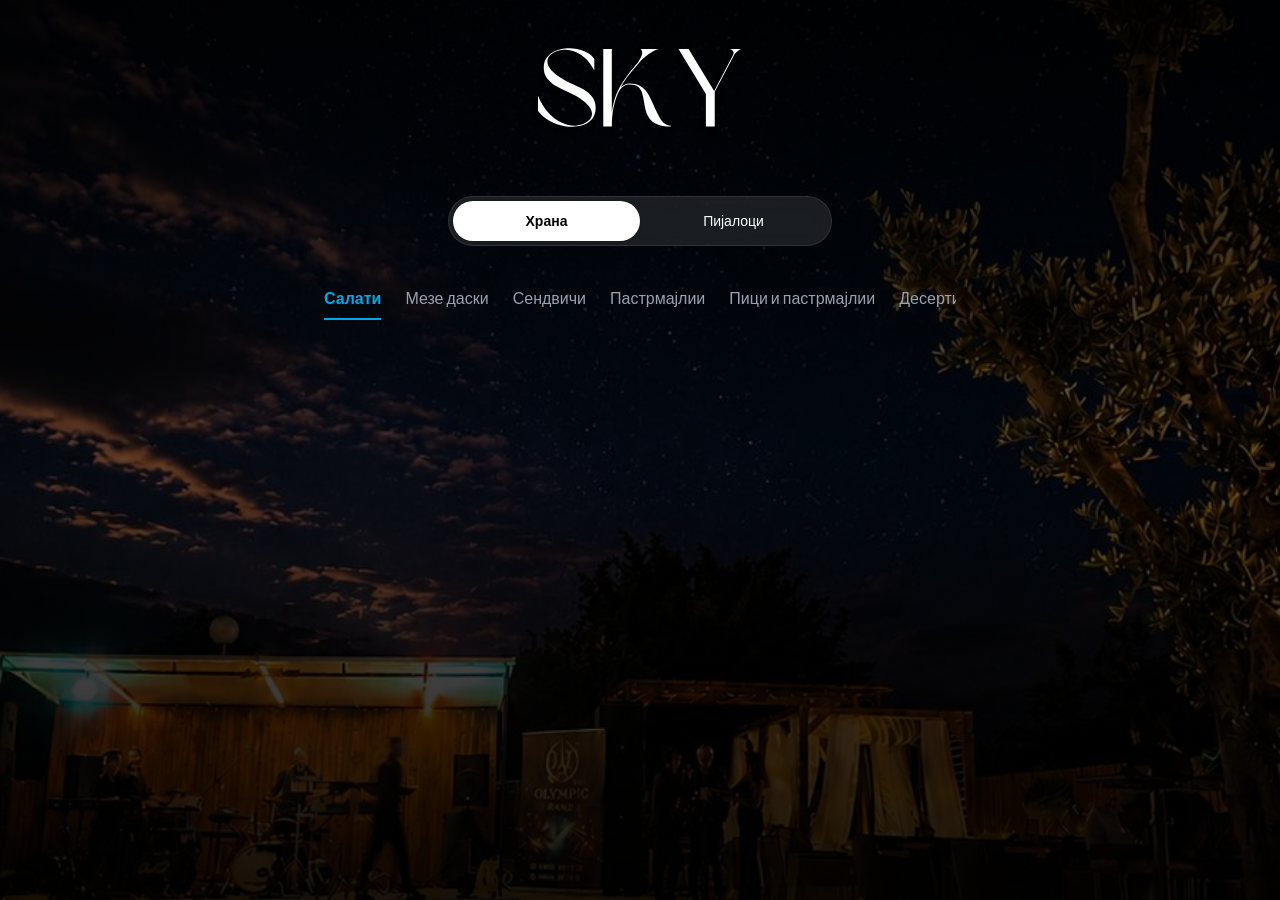
==== commit 5090a541: "scroll fix" ====
--- a/pool.html
+++ b/pool.html
@@ -13,7 +13,6 @@
             font-family: 'Outfit', sans-serif;
         }
 
-        /* Skrivanje scrollbara za mobilne aplikacije */
         .hide-scroll::-webkit-scrollbar {
             display: none;
         }
@@ -23,18 +22,26 @@
         }
     </style>
 </head>
-<body class="bg-[url('img/pool-bg.jpg')] bg-cover bg-center bg-fixed bg-no-repeat antialiased">
+<!-- Očišćen body tag -->
+<body class="antialiased relative">
     
-    <div class="min-h-[100dvh] pb-12 flex flex-col items-center bg-gradient-to-b from-black/90 via-black/60 to-black/90">
+    <!-- 1. Fiksirana slika u pozadini koja ne mrda i ne skače -->
+    <div class="fixed inset-0 z-[-2] bg-[url('img/pool-bg.jpg')] bg-cover bg-center bg-no-repeat"></div>
+    
+    <!-- 2. Fiksirani gradijent preko slike -->
+    <div class="fixed inset-0 z-[-1] bg-gradient-to-b from-black/90 via-black/60 to-black/90"></div>
+    
+    <!-- 3. Glavni kontejner za sadržaj (samo skroluje) -->
+    <div class="w-full flex flex-col items-center pb-12">
         
         <div class="w-full md:max-w-2xl mx-auto px-5 flex flex-col items-center">
             
             <header class="pt-12 pb-10 text-center w-full flex flex-col items-center">
                 <img src="img/Logo.svg" alt="Sky Logo" class="h-16 md:h-20 w-auto mb-3 object-contain drop-shadow-md">
-                
                 <p class="text-[#00A8E8] text-xs tracking-[0.35em] uppercase font-medium">Pool Bar Menu</p>
             </header>
 
+            <!-- Tasteri za odabir menija -->
             <div class="flex p-1 mb-10 w-full max-w-sm bg-white/10 backdrop-blur-md rounded-full border border-white/10">
                 <button id="btn-food" class="flex-1 py-2.5 rounded-full bg-white text-black font-semibold text-sm transition-all duration-300 shadow-sm">
                     Храна
@@ -44,13 +51,17 @@
                 </button>
             </div>
 
+            <!-- Kategorije -->
             <div class="w-full mb-8 relative">
                 <div id="category-container" class="flex overflow-x-auto gap-6 pb-2 hide-scroll snap-x snap-mandatory scroll-smooth">
-                    </div>
+                    <!-- JS ubacuje text-only dugmad ovde -->
+                </div>
             </div>
 
+            <!-- Proizvodi -->
             <main class="w-full flex flex-col" id="product-container">
-                </main>
+                <!-- JS ubacuje minimalističke redove ovde -->
+            </main>
 
         </div>
     </div>
--- a/style.css
+++ b/style.css
@@ -12,16 +12,13 @@
     --color-gray-300: oklch(0.872 0.01 258.338);
     --color-gray-400: oklch(0.707 0.022 261.325);
     --color-gray-700: oklch(0.373 0.034 259.733);
-    --color-gray-900: oklch(0.21 0.034 264.665);
     --color-zinc-800: oklch(0.274 0.006 286.033);
     --color-black: #000;
     --color-white: #fff;
     --spacing: 0.25rem;
     --breakpoint-xl: 80rem;
     --container-sm: 24rem;
-    --container-md: 28rem;
     --container-2xl: 42rem;
-    --container-3xl: 48rem;
     --container-4xl: 56rem;
     --text-xs: 0.75rem;
     --text-xs--line-height: calc(1 / 0.75);
@@ -56,11 +53,8 @@
     --leading-snug: 1.375;
     --leading-relaxed: 1.625;
     --radius-lg: 0.5rem;
-    --radius-xl: 0.75rem;
-    --radius-2xl: 1rem;
     --drop-shadow-md: 0 3px 3px rgb(0 0 0 / 0.12);
     --ease-in-out: cubic-bezier(0.4, 0, 0.2, 1);
-    --blur-sm: 8px;
     --blur-md: 12px;
     --default-transition-duration: 150ms;
     --default-transition-timing-function: cubic-bezier(0.4, 0, 0.2, 1);
@@ -226,9 +220,6 @@
   }
 }
 @layer utilities {
-  .collapse {
-    visibility: collapse;
-  }
   .absolute {
     position: absolute;
   }
@@ -244,9 +235,6 @@
   .top-0 {
     top: calc(var(--spacing) * 0);
   }
-  .top-1 {
-    top: calc(var(--spacing) * 1);
-  }
   .top-1\/2 {
     top: calc(1/2 * 100%);
   }
@@ -292,18 +280,12 @@
   .mx-auto {
     margin-inline: auto;
   }
-  .mt-0 {
-    margin-top: calc(var(--spacing) * 0);
-  }
   .mt-0\.5 {
     margin-top: calc(var(--spacing) * 0.5);
   }
   .mt-1 {
     margin-top: calc(var(--spacing) * 1);
   }
-  .mt-1\.5 {
-    margin-top: calc(var(--spacing) * 1.5);
-  }
   .mt-2 {
     margin-top: calc(var(--spacing) * 2);
   }
@@ -319,9 +301,6 @@
   .mr-4 {
     margin-right: calc(var(--spacing) * 4);
   }
-  .mb-1 {
-    margin-bottom: calc(var(--spacing) * 1);
-  }
   .mb-2 {
     margin-bottom: calc(var(--spacing) * 2);
   }
@@ -358,15 +337,6 @@
   .inline-block {
     display: inline-block;
   }
-  .inline-flex {
-    display: inline-flex;
-  }
-  .list-item {
-    display: list-item;
-  }
-  .table {
-    display: table;
-  }
   .h-6 {
     height: calc(var(--spacing) * 6);
   }
@@ -421,62 +391,31 @@
   .w-full {
     width: 100%;
   }
-  .max-w-3xl {
-    max-width: var(--container-3xl);
-  }
   .max-w-4xl {
     max-width: var(--container-4xl);
   }
-  .max-w-\[140px\] {
-    max-width: 140px;
-  }
   .max-w-full {
     max-width: 100%;
   }
-  .max-w-md {
-    max-width: var(--container-md);
-  }
   .max-w-sm {
     max-width: var(--container-sm);
   }
   .flex-1 {
     flex: 1;
   }
-  .flex-shrink {
-    flex-shrink: 1;
-  }
   .flex-shrink-0 {
     flex-shrink: 0;
   }
-  .flex-grow {
-    flex-grow: 1;
-  }
   .grow {
     flex-grow: 1;
-  }
-  .border-collapse {
-    border-collapse: collapse;
-  }
-  .-translate-y-1 {
-    --tw-translate-y: calc(var(--spacing) * -1);
-    translate: var(--tw-translate-x) var(--tw-translate-y);
   }
   .-translate-y-1\/2 {
     --tw-translate-y: calc(calc(1/2 * 100%) * -1);
     translate: var(--tw-translate-x) var(--tw-translate-y);
   }
-  .scale-105 {
-    --tw-scale-x: 105%;
-    --tw-scale-y: 105%;
-    --tw-scale-z: 105%;
-    scale: var(--tw-scale-x) var(--tw-scale-y);
-  }
   .transform {
     transform: var(--tw-rotate-x) var(--tw-rotate-y) var(--tw-rotate-z) var(--tw-skew-x) var(--tw-skew-y);
   }
-  .resize {
-    resize: both;
-  }
   .snap-x {
     scroll-snap-type: x var(--tw-scroll-snap-strictness);
   }
@@ -501,9 +440,6 @@
   .items-center {
     align-items: center;
   }
-  .items-start {
-    align-items: flex-start;
-  }
   .justify-between {
     justify-content: space-between;
   }
@@ -512,9 +448,6 @@
   }
   .gap-2 {
     gap: calc(var(--spacing) * 2);
-  }
-  .gap-3 {
-    gap: calc(var(--spacing) * 3);
   }
   .gap-4 {
     gap: calc(var(--spacing) * 4);
@@ -547,20 +480,11 @@
   .scroll-smooth {
     scroll-behavior: smooth;
   }
-  .rounded {
-    border-radius: 0.25rem;
-  }
-  .rounded-2xl {
-    border-radius: var(--radius-2xl);
-  }
   .rounded-full {
     border-radius: calc(infinity * 1px);
   }
   .rounded-lg {
     border-radius: var(--radius-lg);
-  }
-  .rounded-xl {
-    border-radius: var(--radius-xl);
   }
   .border {
     border-style: var(--tw-border-style);
@@ -590,39 +514,15 @@
   .border-white\/10 {
     border-color: color-mix(in oklab, var(--color-white) 10%, transparent);
   }
-  .border-white\/20 {
-    border-color: color-mix(in oklab, var(--color-white) 20%, transparent);
-  }
   .border-white\/30 {
     border-color: color-mix(in oklab, var(--color-white) 30%, transparent);
   }
-  .border-white\/40 {
-    border-color: color-mix(in oklab, var(--color-white) 40%, transparent);
-  }
-  .border-b-white {
-    border-bottom-color: var(--color-white);
-  }
   .border-b-white\/10 {
     border-bottom-color: color-mix(in oklab, var(--color-white) 10%, transparent);
   }
-  .bg-\[\#0077B6\] {
-    background-color: #0077B6;
-  }
-  .bg-\[\#D4AF37\] {
-    background-color: #D4AF37;
-  }
   .bg-black {
     background-color: var(--color-black);
   }
-  .bg-black\/30 {
-    background-color: color-mix(in oklab, var(--color-black) 30%, transparent);
-  }
-  .bg-black\/40 {
-    background-color: color-mix(in oklab, var(--color-black) 40%, transparent);
-  }
-  .bg-black\/60 {
-    background-color: color-mix(in oklab, var(--color-black) 60%, transparent);
-  }
   .bg-black\/70 {
     background-color: color-mix(in oklab, var(--color-black) 70%, transparent);
   }
@@ -635,14 +535,8 @@
   .bg-lightbrown {
     background-color: var(--color-lightbrown);
   }
-  .bg-transparent {
-    background-color: transparent;
-  }
   .bg-white {
     background-color: var(--color-white);
-  }
-  .bg-white\/5 {
-    background-color: color-mix(in oklab, var(--color-white) 5%, transparent);
   }
   .bg-white\/10 {
     background-color: color-mix(in oklab, var(--color-white) 10%, transparent);
@@ -654,28 +548,15 @@
   .bg-\[url\(\'img\/pool-bg\.jpg\'\)\] {
     background-image: url('img/pool-bg.jpg');
   }
-  .from-black {
-    --tw-gradient-from: var(--color-black);
-    --tw-gradient-stops: var(--tw-gradient-via-stops, var(--tw-gradient-position), var(--tw-gradient-from) var(--tw-gradient-from-position), var(--tw-gradient-to) var(--tw-gradient-to-position));
-  }
   .from-black\/90 {
     --tw-gradient-from: color-mix(in oklab, var(--color-black) 90%, transparent);
     --tw-gradient-stops: var(--tw-gradient-via-stops, var(--tw-gradient-position), var(--tw-gradient-from) var(--tw-gradient-from-position), var(--tw-gradient-to) var(--tw-gradient-to-position));
-  }
-  .via-black {
-    --tw-gradient-via: var(--color-black);
-    --tw-gradient-via-stops: var(--tw-gradient-position), var(--tw-gradient-from) var(--tw-gradient-from-position), var(--tw-gradient-via) var(--tw-gradient-via-position), var(--tw-gradient-to) var(--tw-gradient-to-position);
-    --tw-gradient-stops: var(--tw-gradient-via-stops);
   }
   .via-black\/60 {
     --tw-gradient-via: color-mix(in oklab, var(--color-black) 60%, transparent);
     --tw-gradient-via-stops: var(--tw-gradient-position), var(--tw-gradient-from) var(--tw-gradient-from-position), var(--tw-gradient-via) var(--tw-gradient-via-position), var(--tw-gradient-to) var(--tw-gradient-to-position);
     --tw-gradient-stops: var(--tw-gradient-via-stops);
   }
-  .to-black {
-    --tw-gradient-to: var(--color-black);
-    --tw-gradient-stops: var(--tw-gradient-via-stops, var(--tw-gradient-position), var(--tw-gradient-from) var(--tw-gradient-from-position), var(--tw-gradient-to) var(--tw-gradient-to-position));
-  }
   .to-black\/90 {
     --tw-gradient-to: color-mix(in oklab, var(--color-black) 90%, transparent);
     --tw-gradient-stops: var(--tw-gradient-via-stops, var(--tw-gradient-position), var(--tw-gradient-from) var(--tw-gradient-from-position), var(--tw-gradient-to) var(--tw-gradient-to-position));
@@ -704,9 +585,6 @@
   .p-4 {
     padding: calc(var(--spacing) * 4);
   }
-  .p-5 {
-    padding: calc(var(--spacing) * 5);
-  }
   .p-6 {
     padding: calc(var(--spacing) * 6);
   }
@@ -716,9 +594,6 @@
   .px-2 {
     padding-inline: calc(var(--spacing) * 2);
   }
-  .px-3 {
-    padding-inline: calc(var(--spacing) * 3);
-  }
   .px-4 {
     padding-inline: calc(var(--spacing) * 4);
   }
@@ -728,12 +603,6 @@
   .px-6 {
     padding-inline: calc(var(--spacing) * 6);
   }
-  .py-1 {
-    padding-block: calc(var(--spacing) * 1);
-  }
-  .py-1\.5 {
-    padding-block: calc(var(--spacing) * 1.5);
-  }
   .py-2 {
     padding-block: calc(var(--spacing) * 2);
   }
@@ -752,18 +621,9 @@
   .py-16 {
     padding-block: calc(var(--spacing) * 16);
   }
-  .pt-0 {
-    padding-top: calc(var(--spacing) * 0);
-  }
-  .pt-0\.5 {
-    padding-top: calc(var(--spacing) * 0.5);
-  }
   .pt-2 {
     padding-top: calc(var(--spacing) * 2);
   }
-  .pt-10 {
-    padding-top: calc(var(--spacing) * 10);
-  }
   .pt-12 {
     padding-top: calc(var(--spacing) * 12);
   }
@@ -773,20 +633,11 @@
   .pb-2 {
     padding-bottom: calc(var(--spacing) * 2);
   }
-  .pb-3 {
-    padding-bottom: calc(var(--spacing) * 3);
-  }
-  .pb-8 {
-    padding-bottom: calc(var(--spacing) * 8);
-  }
   .pb-10 {
     padding-bottom: calc(var(--spacing) * 10);
   }
   .pb-12 {
     padding-bottom: calc(var(--spacing) * 12);
-  }
-  .pb-24 {
-    padding-bottom: calc(var(--spacing) * 24);
   }
   .text-center {
     text-align: center;
@@ -810,10 +661,6 @@
     font-size: var(--text-3xl);
     line-height: var(--tw-leading, var(--text-3xl--line-height));
   }
-  .text-4xl {
-    font-size: var(--text-4xl);
-    line-height: var(--tw-leading, var(--text-4xl--line-height));
-  }
   .text-5xl {
     font-size: var(--text-5xl);
     line-height: var(--tw-leading, var(--text-5xl--line-height));
@@ -865,22 +712,6 @@
     --tw-font-weight: var(--font-weight-semibold);
     font-weight: var(--font-weight-semibold);
   }
-  .tracking-\[0\.2em\] {
-    --tw-tracking: 0.2em;
-    letter-spacing: 0.2em;
-  }
-  .tracking-\[0\.3em\] {
-    --tw-tracking: 0.3em;
-    letter-spacing: 0.3em;
-  }
-  .tracking-\[0\.15em\] {
-    --tw-tracking: 0.15em;
-    letter-spacing: 0.15em;
-  }
-  .tracking-\[0\.25em\] {
-    --tw-tracking: 0.25em;
-    letter-spacing: 0.25em;
-  }
   .tracking-\[0\.35em\] {
     --tw-tracking: 0.35em;
     letter-spacing: 0.35em;
@@ -919,18 +750,9 @@
   .text-darkbrown {
     color: var(--color-darkbrown);
   }
-  .text-gray-200 {
-    color: var(--color-gray-200);
-  }
-  .text-gray-300 {
-    color: var(--color-gray-300);
-  }
   .text-gray-400 {
     color: var(--color-gray-400);
   }
-  .text-gray-900 {
-    color: var(--color-gray-900);
-  }
   .text-lightbrown {
     color: var(--color-lightbrown);
   }
@@ -940,17 +762,11 @@
   .text-white {
     color: var(--color-white);
   }
-  .text-white\/80 {
-    color: color-mix(in oklab, var(--color-white) 80%, transparent);
-  }
   .uppercase {
     text-transform: uppercase;
   }
   .italic {
     font-style: italic;
-  }
-  .underline {
-    text-decoration-line: underline;
   }
   .antialiased {
     -webkit-font-smoothing: antialiased;
@@ -962,18 +778,11 @@
   .opacity-60 {
     opacity: 60%;
   }
-  .opacity-70 {
-    opacity: 70%;
-  }
   .opacity-80 {
     opacity: 80%;
   }
   .opacity-100 {
     opacity: 100%;
-  }
-  .shadow-\[0_0_15px_rgba\(255\,255\,255\,0\.4\)\] {
-    --tw-shadow: 0 0 15px var(--tw-shadow-color, rgba(255,255,255,0.4));
-    box-shadow: var(--tw-inset-shadow), var(--tw-inset-ring-shadow), var(--tw-ring-offset-shadow), var(--tw-ring-shadow), var(--tw-shadow);
   }
   .shadow-lg {
     --tw-shadow: 0 10px 15px -3px var(--tw-shadow-color, rgb(0 0 0 / 0.1)), 0 4px 6px -4px var(--tw-shadow-color, rgb(0 0 0 / 0.1));
@@ -987,53 +796,15 @@
     --tw-shadow: 0 1px 3px 0 var(--tw-shadow-color, rgb(0 0 0 / 0.1)), 0 1px 2px -1px var(--tw-shadow-color, rgb(0 0 0 / 0.1));
     box-shadow: var(--tw-inset-shadow), var(--tw-inset-ring-shadow), var(--tw-ring-offset-shadow), var(--tw-ring-shadow), var(--tw-shadow);
   }
-  .outline {
-    outline-style: var(--tw-outline-style);
-    outline-width: 1px;
-  }
-  .blur {
-    --tw-blur: blur(8px);
-    filter: var(--tw-blur,) var(--tw-brightness,) var(--tw-contrast,) var(--tw-grayscale,) var(--tw-hue-rotate,) var(--tw-invert,) var(--tw-saturate,) var(--tw-sepia,) var(--tw-drop-shadow,);
-  }
-  .drop-shadow {
-    --tw-drop-shadow: drop-shadow(0 1px 2px rgb(0 0 0 / 0.1)) drop-shadow( 0 1px 1px rgb(0 0 0 / 0.06));
-    filter: var(--tw-blur,) var(--tw-brightness,) var(--tw-contrast,) var(--tw-grayscale,) var(--tw-hue-rotate,) var(--tw-invert,) var(--tw-saturate,) var(--tw-sepia,) var(--tw-drop-shadow,);
-  }
   .drop-shadow-md {
     --tw-drop-shadow: drop-shadow(var(--drop-shadow-md));
     filter: var(--tw-blur,) var(--tw-brightness,) var(--tw-contrast,) var(--tw-grayscale,) var(--tw-hue-rotate,) var(--tw-invert,) var(--tw-saturate,) var(--tw-sepia,) var(--tw-drop-shadow,);
-  }
-  .grayscale {
-    --tw-grayscale: grayscale(100%);
-    filter: var(--tw-blur,) var(--tw-brightness,) var(--tw-contrast,) var(--tw-grayscale,) var(--tw-hue-rotate,) var(--tw-invert,) var(--tw-saturate,) var(--tw-sepia,) var(--tw-drop-shadow,);
-  }
-  .filter {
-    filter: var(--tw-blur,) var(--tw-brightness,) var(--tw-contrast,) var(--tw-grayscale,) var(--tw-hue-rotate,) var(--tw-invert,) var(--tw-saturate,) var(--tw-sepia,) var(--tw-drop-shadow,);
-  }
-  .backdrop-blur-\[2px\] {
-    --tw-backdrop-blur: blur(2px);
-    -webkit-backdrop-filter: var(--tw-backdrop-blur,) var(--tw-backdrop-brightness,) var(--tw-backdrop-contrast,) var(--tw-backdrop-grayscale,) var(--tw-backdrop-hue-rotate,) var(--tw-backdrop-invert,) var(--tw-backdrop-opacity,) var(--tw-backdrop-saturate,) var(--tw-backdrop-sepia,);
-    backdrop-filter: var(--tw-backdrop-blur,) var(--tw-backdrop-brightness,) var(--tw-backdrop-contrast,) var(--tw-backdrop-grayscale,) var(--tw-backdrop-hue-rotate,) var(--tw-backdrop-invert,) var(--tw-backdrop-opacity,) var(--tw-backdrop-saturate,) var(--tw-backdrop-sepia,);
-  }
-  .backdrop-blur-\[3px\] {
-    --tw-backdrop-blur: blur(3px);
-    -webkit-backdrop-filter: var(--tw-backdrop-blur,) var(--tw-backdrop-brightness,) var(--tw-backdrop-contrast,) var(--tw-backdrop-grayscale,) var(--tw-backdrop-hue-rotate,) var(--tw-backdrop-invert,) var(--tw-backdrop-opacity,) var(--tw-backdrop-saturate,) var(--tw-backdrop-sepia,);
-    backdrop-filter: var(--tw-backdrop-blur,) var(--tw-backdrop-brightness,) var(--tw-backdrop-contrast,) var(--tw-backdrop-grayscale,) var(--tw-backdrop-hue-rotate,) var(--tw-backdrop-invert,) var(--tw-backdrop-opacity,) var(--tw-backdrop-saturate,) var(--tw-backdrop-sepia,);
   }
   .backdrop-blur-md {
     --tw-backdrop-blur: blur(var(--blur-md));
     -webkit-backdrop-filter: var(--tw-backdrop-blur,) var(--tw-backdrop-brightness,) var(--tw-backdrop-contrast,) var(--tw-backdrop-grayscale,) var(--tw-backdrop-hue-rotate,) var(--tw-backdrop-invert,) var(--tw-backdrop-opacity,) var(--tw-backdrop-saturate,) var(--tw-backdrop-sepia,);
     backdrop-filter: var(--tw-backdrop-blur,) var(--tw-backdrop-brightness,) var(--tw-backdrop-contrast,) var(--tw-backdrop-grayscale,) var(--tw-backdrop-hue-rotate,) var(--tw-backdrop-invert,) var(--tw-backdrop-opacity,) var(--tw-backdrop-saturate,) var(--tw-backdrop-sepia,);
   }
-  .backdrop-blur-sm {
-    --tw-backdrop-blur: blur(var(--blur-sm));
-    -webkit-backdrop-filter: var(--tw-backdrop-blur,) var(--tw-backdrop-brightness,) var(--tw-backdrop-contrast,) var(--tw-backdrop-grayscale,) var(--tw-backdrop-hue-rotate,) var(--tw-backdrop-invert,) var(--tw-backdrop-opacity,) var(--tw-backdrop-saturate,) var(--tw-backdrop-sepia,);
-    backdrop-filter: var(--tw-backdrop-blur,) var(--tw-backdrop-brightness,) var(--tw-backdrop-contrast,) var(--tw-backdrop-grayscale,) var(--tw-backdrop-hue-rotate,) var(--tw-backdrop-invert,) var(--tw-backdrop-opacity,) var(--tw-backdrop-saturate,) var(--tw-backdrop-sepia,);
-  }
-  .backdrop-filter {
-    -webkit-backdrop-filter: var(--tw-backdrop-blur,) var(--tw-backdrop-brightness,) var(--tw-backdrop-contrast,) var(--tw-backdrop-grayscale,) var(--tw-backdrop-hue-rotate,) var(--tw-backdrop-invert,) var(--tw-backdrop-opacity,) var(--tw-backdrop-saturate,) var(--tw-backdrop-sepia,);
-    backdrop-filter: var(--tw-backdrop-blur,) var(--tw-backdrop-brightness,) var(--tw-backdrop-contrast,) var(--tw-backdrop-grayscale,) var(--tw-backdrop-hue-rotate,) var(--tw-backdrop-invert,) var(--tw-backdrop-opacity,) var(--tw-backdrop-saturate,) var(--tw-backdrop-sepia,);
-  }
   .transition {
     transition-property: color, background-color, border-color, outline-color, text-decoration-color, fill, stroke, --tw-gradient-from, --tw-gradient-via, --tw-gradient-to, opacity, box-shadow, transform, translate, scale, rotate, filter, -webkit-backdrop-filter, backdrop-filter;
     transition-timing-function: var(--tw-ease, var(--default-transition-timing-function));
@@ -1053,10 +824,6 @@
     transition-property: opacity;
     transition-timing-function: var(--tw-ease, var(--default-transition-timing-function));
     transition-duration: var(--tw-duration, var(--default-transition-duration));
-  }
-  .duration-200 {
-    --tw-duration: 200ms;
-    transition-duration: 200ms;
   }
   .duration-300 {
     --tw-duration: 300ms;
@@ -1097,20 +864,6 @@
       }
     }
   }
-  .hover\:bg-black\/50 {
-    &:hover {
-      @media (hover: hover) {
-        background-color: color-mix(in oklab, var(--color-black) 50%, transparent);
-      }
-    }
-  }
-  .hover\:bg-black\/60 {
-    &:hover {
-      @media (hover: hover) {
-        background-color: color-mix(in oklab, var(--color-black) 60%, transparent);
-      }
-    }
-  }
   .hover\:bg-darkbrown {
     &:hover {
       @media (hover: hover) {
@@ -1139,20 +892,6 @@
       }
     }
   }
-  .hover\:bg-white\/10 {
-    &:hover {
-      @media (hover: hover) {
-        background-color: color-mix(in oklab, var(--color-white) 10%, transparent);
-      }
-    }
-  }
-  .hover\:bg-white\/20 {
-    &:hover {
-      @media (hover: hover) {
-        background-color: color-mix(in oklab, var(--color-white) 20%, transparent);
-      }
-    }
-  }
   .hover\:text-dark\/90 {
     &:hover {
       @media (hover: hover) {
@@ -1195,18 +934,6 @@
       }
     }
   }
-  .hover\:opacity-100 {
-    &:hover {
-      @media (hover: hover) {
-        opacity: 100%;
-      }
-    }
-  }
-  .active\:scale-\[0\.98\] {
-    &:active {
-      scale: 0.98;
-    }
-  }
   .sm\:grid-cols-2 {
     @media (width >= 40rem) {
       grid-template-columns: repeat(2, minmax(0, 1fr));
@@ -1268,11 +995,6 @@
       max-width: var(--container-2xl);
     }
   }
-  .md\:max-w-3xl {
-    @media (width >= 48rem) {
-      max-width: var(--container-3xl);
-    }
-  }
   .md\:max-w-screen-xl {
     @media (width >= 48rem) {
       max-width: var(--breakpoint-xl);
@@ -1306,11 +1028,6 @@
   .md\:gap-x-12 {
     @media (width >= 48rem) {
       column-gap: calc(var(--spacing) * 12);
-    }
-  }
-  .md\:px-8 {
-    @media (width >= 48rem) {
-      padding-inline: calc(var(--spacing) * 8);
     }
   }
   .md\:py-16 {
@@ -1339,12 +1056,6 @@
       line-height: var(--tw-leading, var(--text-5xl--line-height));
     }
   }
-  .md\:text-6xl {
-    @media (width >= 48rem) {
-      font-size: var(--text-6xl);
-      line-height: var(--tw-leading, var(--text-6xl--line-height));
-    }
-  }
   .md\:text-7xl {
     @media (width >= 48rem) {
       font-size: var(--text-7xl);
@@ -1355,12 +1066,6 @@
     @media (width >= 48rem) {
       font-size: var(--text-base);
       line-height: var(--tw-leading, var(--text-base--line-height));
-    }
-  }
-  .md\:text-sm {
-    @media (width >= 48rem) {
-      font-size: var(--text-sm);
-      line-height: var(--tw-leading, var(--text-sm--line-height));
     }
   }
   .md\:text-xl {
@@ -1411,10 +1116,10 @@
     scroll-behavior: smooth;
     background-color: var(--color-lightbrown);
     color: var(--color-darkbrown);
-    @media (prefers-color-scheme: dark) {
+    &:where(.dark, .dark *) {
       background-color: var(--color-dark);
     }
-    @media (prefers-color-scheme: dark) {
+    &:where(.dark, .dark *) {
       color: var(--color-lightbrown);
     }
   }
@@ -1441,7 +1146,7 @@
       font-size: var(--text-6xl);
       line-height: var(--tw-leading, var(--text-6xl--line-height));
     }
-    @media (prefers-color-scheme: dark) {
+    &:where(.dark, .dark *) {
       color: var(--color-white);
     }
   }
@@ -1456,7 +1161,7 @@
       font-size: var(--text-5xl);
       line-height: var(--tw-leading, var(--text-5xl--line-height));
     }
-    @media (prefers-color-scheme: dark) {
+    &:where(.dark, .dark *) {
       color: #D2B48C;
     }
   }
@@ -1464,7 +1169,7 @@
     height: 2px;
     flex: 1;
     background-color: var(--color-darkbrown);
-    @media (prefers-color-scheme: dark) {
+    &:where(.dark, .dark *) {
       background-color: #D2B48C;
     }
   }
@@ -1483,7 +1188,7 @@
     background-color: var(--color-white);
     --tw-shadow: 0 4px 6px -1px var(--tw-shadow-color, rgb(0 0 0 / 0.1)), 0 2px 4px -2px var(--tw-shadow-color, rgb(0 0 0 / 0.1));
     box-shadow: var(--tw-inset-shadow), var(--tw-inset-ring-shadow), var(--tw-ring-offset-shadow), var(--tw-ring-shadow), var(--tw-shadow);
-    @media (prefers-color-scheme: dark) {
+    &:where(.dark, .dark *) {
       background-color: var(--color-zinc-800);
     }
   }
@@ -1498,14 +1203,14 @@
     font-size: var(--text-2xl);
     line-height: var(--tw-leading, var(--text-2xl--line-height));
     color: var(--color-dark);
-    @media (prefers-color-scheme: dark) {
+    &:where(.dark, .dark *) {
       color: var(--color-white);
     }
   }
   .service-subtitle-wrapper {
     font-family: var(--font-mulish);
     color: var(--color-dark);
-    @media (prefers-color-scheme: dark) {
+    &:where(.dark, .dark *) {
       color: var(--color-gray-300);
     }
   }
@@ -1523,10 +1228,10 @@
     transition-property: color, background-color, border-color, outline-color, text-decoration-color, fill, stroke, --tw-gradient-from, --tw-gradient-via, --tw-gradient-to, opacity, box-shadow, transform, translate, scale, rotate, filter, -webkit-backdrop-filter, backdrop-filter;
     transition-timing-function: var(--tw-ease, var(--default-transition-timing-function));
     transition-duration: var(--tw-duration, var(--default-transition-duration));
-    @media (prefers-color-scheme: dark) {
+    &:where(.dark, .dark *) {
       border-color: #D2B48C;
     }
-    @media (prefers-color-scheme: dark) {
+    &:where(.dark, .dark *) {
       color: #D2B48C;
     }
   }
@@ -1548,7 +1253,7 @@
     --tw-tracking: var(--tracking-wide);
     letter-spacing: var(--tracking-wide);
     color: var(--color-darkbrown);
-    @media (prefers-color-scheme: dark) {
+    &:where(.dark, .dark *) {
       color: #D2B48C;
     }
   }
@@ -1580,21 +1285,6 @@
   inherits: false;
   initial-value: 0;
 }
-@property --tw-scale-x {
-  syntax: "*";
-  inherits: false;
-  initial-value: 1;
-}
-@property --tw-scale-y {
-  syntax: "*";
-  inherits: false;
-  initial-value: 1;
-}
-@property --tw-scale-z {
-  syntax: "*";
-  inherits: false;
-  initial-value: 1;
-}
 @property --tw-rotate-x {
   syntax: "*";
   inherits: false;
@@ -1744,11 +1434,6 @@
   inherits: false;
   initial-value: 0 0 #0000;
 }
-@property --tw-outline-style {
-  syntax: "*";
-  inherits: false;
-  initial-value: solid;
-}
 @property --tw-blur {
   syntax: "*";
   inherits: false;
@@ -1829,6 +1514,21 @@
   syntax: "*";
   inherits: false;
 }
+@property --tw-scale-x {
+  syntax: "*";
+  inherits: false;
+  initial-value: 1;
+}
+@property --tw-scale-y {
+  syntax: "*";
+  inherits: false;
+  initial-value: 1;
+}
+@property --tw-scale-z {
+  syntax: "*";
+  inherits: false;
+  initial-value: 1;
+}
 @property --tw-ease {
   syntax: "*";
   inherits: false;
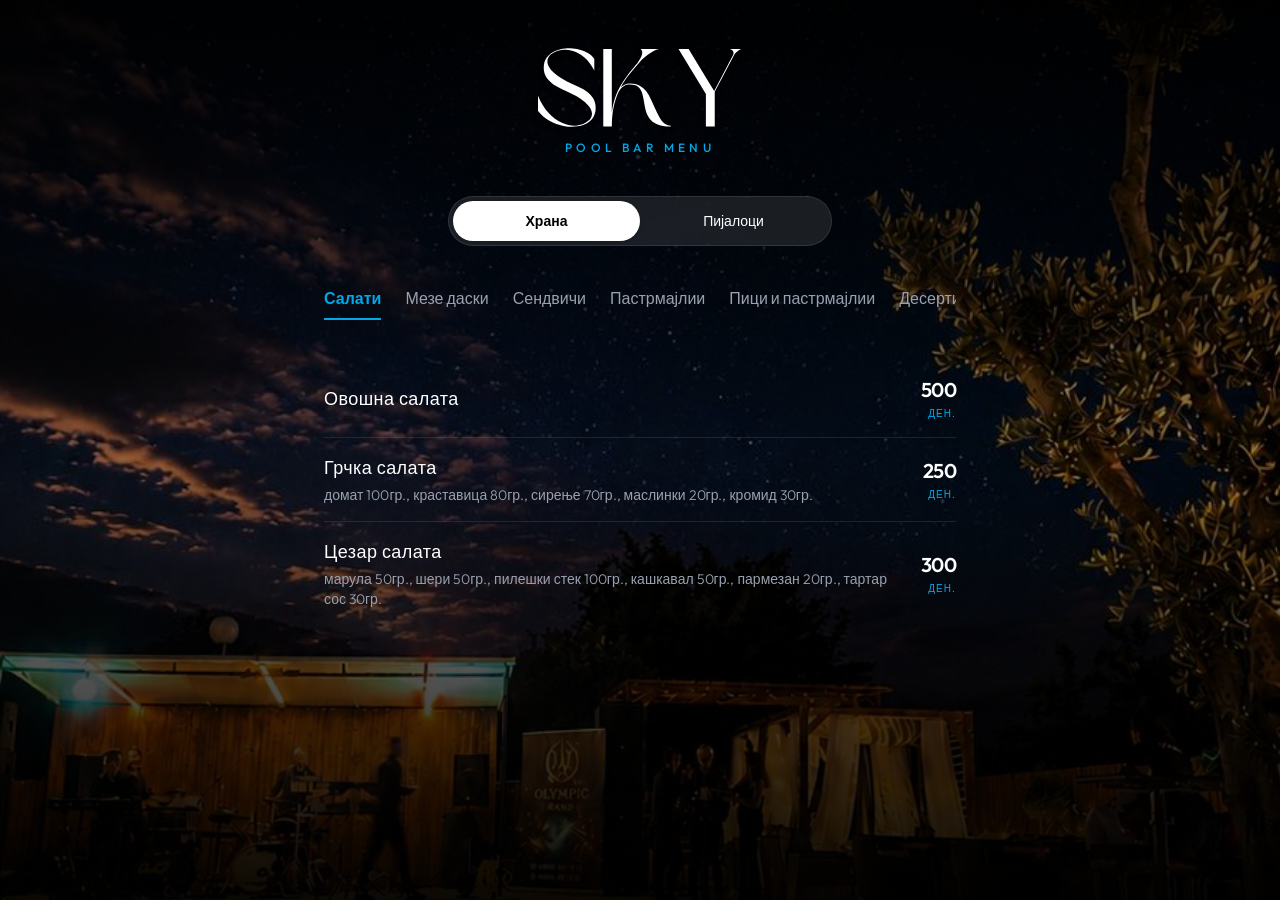
==== commit 1bd8e585: "fix showing products" ====
--- a/pool.html
+++ b/pool.html
@@ -11,6 +11,13 @@
     <style>
         body {
             font-family: 'Outfit', sans-serif;
+            /* Magija: Gradijent i slika spojeni u jedno! Nema skakanja na skrol. */
+            background-image: linear-gradient(to bottom, rgba(0,0,0,0.95) 0%, rgba(0,0,0,0.4) 50%, rgba(0,0,0,0.95) 100%), url('img/pool-bg.jpg');
+            background-size: cover;
+            background-position: center;
+            background-attachment: fixed;
+            background-repeat: no-repeat;
+            background-color: #000; /* Fallback boja */
         }
 
         .hide-scroll::-webkit-scrollbar {
@@ -22,17 +29,9 @@
         }
     </style>
 </head>
-<!-- Očišćen body tag -->
-<body class="antialiased relative">
+<body class="antialiased text-gray-200">
     
-    <!-- 1. Fiksirana slika u pozadini koja ne mrda i ne skače -->
-    <div class="fixed inset-0 z-[-2] bg-[url('img/pool-bg.jpg')] bg-cover bg-center bg-no-repeat"></div>
-    
-    <!-- 2. Fiksirani gradijent preko slike -->
-    <div class="fixed inset-0 z-[-1] bg-gradient-to-b from-black/90 via-black/60 to-black/90"></div>
-    
-    <!-- 3. Glavni kontejner za sadržaj (samo skroluje) -->
-    <div class="w-full flex flex-col items-center pb-12">
+    <div class="w-full flex flex-col items-center pb-12 min-h-screen">
         
         <div class="w-full md:max-w-2xl mx-auto px-5 flex flex-col items-center">
             
@@ -41,27 +40,22 @@
                 <p class="text-[#00A8E8] text-xs tracking-[0.35em] uppercase font-medium">Pool Bar Menu</p>
             </header>
 
-            <!-- Tasteri za odabir menija -->
             <div class="flex p-1 mb-10 w-full max-w-sm bg-white/10 backdrop-blur-md rounded-full border border-white/10">
                 <button id="btn-food" class="flex-1 py-2.5 rounded-full bg-white text-black font-semibold text-sm transition-all duration-300 shadow-sm">
                     Храна
                 </button>
-                <button id="btn-drinks" class="flex-1 py-2.5 rounded-full text-white font-medium text-sm transition-all duration-300">
+                <button id="btn-drinks" class="flex-1 py-2.5 rounded-full text-white font-medium text-sm transition-all duration-300 hover:bg-white/5">
                     Пијалоци
                 </button>
             </div>
 
-            <!-- Kategorije -->
             <div class="w-full mb-8 relative">
                 <div id="category-container" class="flex overflow-x-auto gap-6 pb-2 hide-scroll snap-x snap-mandatory scroll-smooth">
-                    <!-- JS ubacuje text-only dugmad ovde -->
-                </div>
+                    </div>
             </div>
 
-            <!-- Proizvodi -->
             <main class="w-full flex flex-col" id="product-container">
-                <!-- JS ubacuje minimalističke redove ovde -->
-            </main>
+                </main>
 
         </div>
     </div>
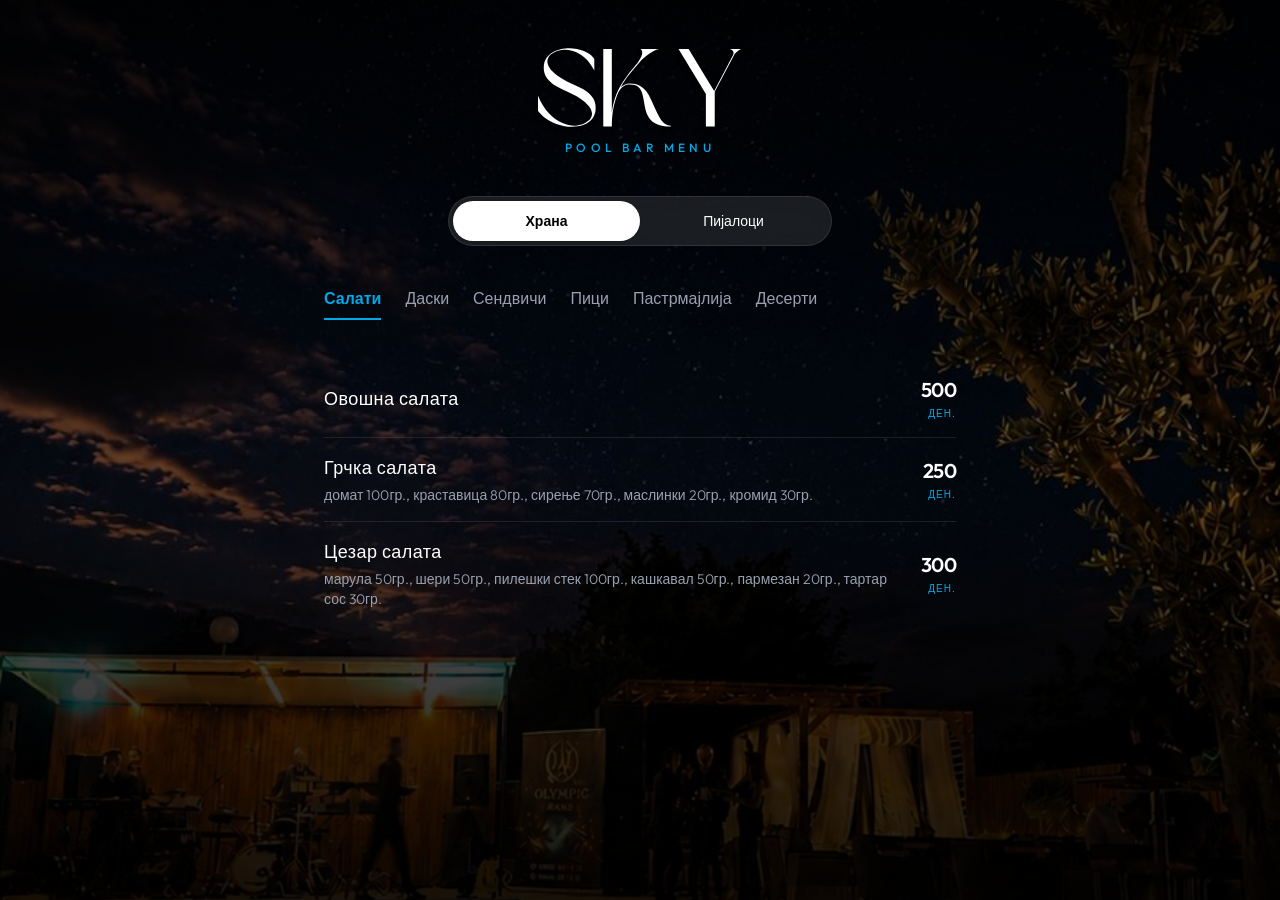
==== commit 6c40e38b: "menu fix" ====
--- a/pool.html
+++ b/pool.html
@@ -11,15 +11,9 @@
     <style>
         body {
             font-family: 'Outfit', sans-serif;
-            /* Magija: Gradijent i slika spojeni u jedno! Nema skakanja na skrol. */
-            background-image: linear-gradient(to bottom, rgba(0,0,0,0.95) 0%, rgba(0,0,0,0.4) 50%, rgba(0,0,0,0.95) 100%), url('img/pool-bg.jpg');
-            background-size: cover;
-            background-position: center;
-            background-attachment: fixed;
-            background-repeat: no-repeat;
-            background-color: #000; /* Fallback boja */
         }
 
+        /* Skrivanje scrollbara za mobilne aplikacije */
         .hide-scroll::-webkit-scrollbar {
             display: none;
         }
@@ -29,14 +23,15 @@
         }
     </style>
 </head>
-<body class="antialiased text-gray-200">
+<body class="bg-[url('img/pool-bg.jpg')] bg-cover bg-center bg-fixed bg-no-repeat antialiased">
     
-    <div class="w-full flex flex-col items-center pb-12 min-h-screen">
+    <div class="min-h-[100dvh] pb-12 flex flex-col items-center bg-gradient-to-b from-black/90 via-black/60 to-black/90">
         
         <div class="w-full md:max-w-2xl mx-auto px-5 flex flex-col items-center">
             
             <header class="pt-12 pb-10 text-center w-full flex flex-col items-center">
                 <img src="img/Logo.svg" alt="Sky Logo" class="h-16 md:h-20 w-auto mb-3 object-contain drop-shadow-md">
+                
                 <p class="text-[#00A8E8] text-xs tracking-[0.35em] uppercase font-medium">Pool Bar Menu</p>
             </header>
 
@@ -44,7 +39,7 @@
                 <button id="btn-food" class="flex-1 py-2.5 rounded-full bg-white text-black font-semibold text-sm transition-all duration-300 shadow-sm">
                     Храна
                 </button>
-                <button id="btn-drinks" class="flex-1 py-2.5 rounded-full text-white font-medium text-sm transition-all duration-300 hover:bg-white/5">
+                <button id="btn-drinks" class="flex-1 py-2.5 rounded-full text-white font-medium text-sm transition-all duration-300">
                     Пијалоци
                 </button>
             </div>
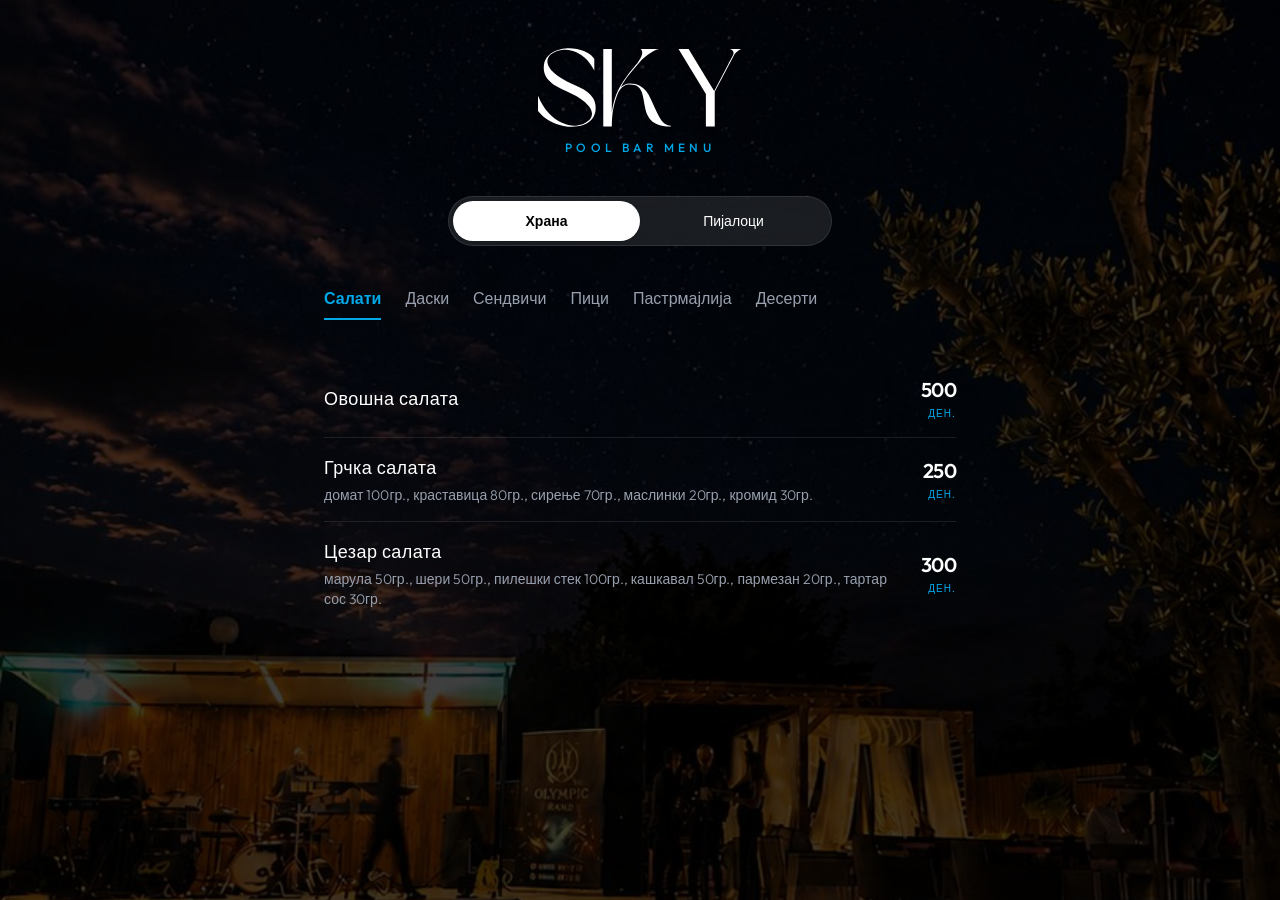
==== commit 7b6c0d9d: "bg fix" ====
--- a/pool.html
+++ b/pool.html
@@ -23,9 +23,13 @@
         }
     </style>
 </head>
-<body class="bg-[url('img/pool-bg.jpg')] bg-cover bg-center bg-fixed bg-no-repeat antialiased">
+<body class="antialiased">
     
-    <div class="min-h-[100dvh] pb-12 flex flex-col items-center bg-gradient-to-b from-black/90 via-black/60 to-black/90">
+    <div class="fixed inset-0 -z-10 bg-[url('img/pool-bg.jpg')] bg-cover bg-center bg-no-repeat">
+        <div class="absolute inset-0 bg-black/75"></div>
+    </div>
+
+    <div class="min-h-[100dvh] pb-12 flex flex-col items-center">
         
         <div class="w-full md:max-w-2xl mx-auto px-5 flex flex-col items-center">
             
@@ -46,11 +50,11 @@
 
             <div class="w-full mb-8 relative">
                 <div id="category-container" class="flex overflow-x-auto gap-6 pb-2 hide-scroll snap-x snap-mandatory scroll-smooth">
-                    </div>
+                </div>
             </div>
 
             <main class="w-full flex flex-col" id="product-container">
-                </main>
+            </main>
 
         </div>
     </div>
--- a/style.css
+++ b/style.css
@@ -220,6 +220,9 @@
   }
 }
 @layer utilities {
+  .collapse {
+    visibility: collapse;
+  }
   .absolute {
     position: absolute;
   }
@@ -235,6 +238,9 @@
   .top-0 {
     top: calc(var(--spacing) * 0);
   }
+  .top-1 {
+    top: calc(var(--spacing) * 1);
+  }
   .top-1\/2 {
     top: calc(1/2 * 100%);
   }
@@ -262,6 +268,9 @@
   .left-4 {
     left: calc(var(--spacing) * 4);
   }
+  .-z-10 {
+    z-index: calc(10 * -1);
+  }
   .z-10 {
     z-index: 10;
   }
@@ -280,6 +289,9 @@
   .mx-auto {
     margin-inline: auto;
   }
+  .mt-0 {
+    margin-top: calc(var(--spacing) * 0);
+  }
   .mt-0\.5 {
     margin-top: calc(var(--spacing) * 0.5);
   }
@@ -337,6 +349,15 @@
   .inline-block {
     display: inline-block;
   }
+  .inline-flex {
+    display: inline-flex;
+  }
+  .list-item {
+    display: list-item;
+  }
+  .table {
+    display: table;
+  }
   .h-6 {
     height: calc(var(--spacing) * 6);
   }
@@ -403,11 +424,24 @@
   .flex-1 {
     flex: 1;
   }
+  .flex-shrink {
+    flex-shrink: 1;
+  }
   .flex-shrink-0 {
     flex-shrink: 0;
   }
+  .flex-grow {
+    flex-grow: 1;
+  }
   .grow {
     flex-grow: 1;
+  }
+  .border-collapse {
+    border-collapse: collapse;
+  }
+  .-translate-y-1 {
+    --tw-translate-y: calc(var(--spacing) * -1);
+    translate: var(--tw-translate-x) var(--tw-translate-y);
   }
   .-translate-y-1\/2 {
     --tw-translate-y: calc(calc(1/2 * 100%) * -1);
@@ -415,6 +449,9 @@
   }
   .transform {
     transform: var(--tw-rotate-x) var(--tw-rotate-y) var(--tw-rotate-z) var(--tw-skew-x) var(--tw-skew-y);
+  }
+  .resize {
+    resize: both;
   }
   .snap-x {
     scroll-snap-type: x var(--tw-scroll-snap-strictness);
@@ -517,14 +554,14 @@
   .border-white\/30 {
     border-color: color-mix(in oklab, var(--color-white) 30%, transparent);
   }
-  .border-b-white\/10 {
-    border-bottom-color: color-mix(in oklab, var(--color-white) 10%, transparent);
-  }
   .bg-black {
     background-color: var(--color-black);
   }
   .bg-black\/70 {
     background-color: color-mix(in oklab, var(--color-black) 70%, transparent);
+  }
+  .bg-black\/75 {
+    background-color: color-mix(in oklab, var(--color-black) 75%, transparent);
   }
   .bg-dark {
     background-color: var(--color-dark);
@@ -548,17 +585,30 @@
   .bg-\[url\(\'img\/pool-bg\.jpg\'\)\] {
     background-image: url('img/pool-bg.jpg');
   }
-  .from-black\/90 {
-    --tw-gradient-from: color-mix(in oklab, var(--color-black) 90%, transparent);
+  .from-black {
+    --tw-gradient-from: var(--color-black);
     --tw-gradient-stops: var(--tw-gradient-via-stops, var(--tw-gradient-position), var(--tw-gradient-from) var(--tw-gradient-from-position), var(--tw-gradient-to) var(--tw-gradient-to-position));
   }
-  .via-black\/60 {
-    --tw-gradient-via: color-mix(in oklab, var(--color-black) 60%, transparent);
+  .from-black\/80 {
+    --tw-gradient-from: color-mix(in oklab, var(--color-black) 80%, transparent);
+    --tw-gradient-stops: var(--tw-gradient-via-stops, var(--tw-gradient-position), var(--tw-gradient-from) var(--tw-gradient-from-position), var(--tw-gradient-to) var(--tw-gradient-to-position));
+  }
+  .via-black {
+    --tw-gradient-via: var(--color-black);
     --tw-gradient-via-stops: var(--tw-gradient-position), var(--tw-gradient-from) var(--tw-gradient-from-position), var(--tw-gradient-via) var(--tw-gradient-via-position), var(--tw-gradient-to) var(--tw-gradient-to-position);
     --tw-gradient-stops: var(--tw-gradient-via-stops);
   }
-  .to-black\/90 {
-    --tw-gradient-to: color-mix(in oklab, var(--color-black) 90%, transparent);
+  .via-black\/80 {
+    --tw-gradient-via: color-mix(in oklab, var(--color-black) 80%, transparent);
+    --tw-gradient-via-stops: var(--tw-gradient-position), var(--tw-gradient-from) var(--tw-gradient-from-position), var(--tw-gradient-via) var(--tw-gradient-via-position), var(--tw-gradient-to) var(--tw-gradient-to-position);
+    --tw-gradient-stops: var(--tw-gradient-via-stops);
+  }
+  .to-black {
+    --tw-gradient-to: var(--color-black);
+    --tw-gradient-stops: var(--tw-gradient-via-stops, var(--tw-gradient-position), var(--tw-gradient-from) var(--tw-gradient-from-position), var(--tw-gradient-to) var(--tw-gradient-to-position));
+  }
+  .to-black\/80 {
+    --tw-gradient-to: color-mix(in oklab, var(--color-black) 80%, transparent);
     --tw-gradient-stops: var(--tw-gradient-via-stops, var(--tw-gradient-position), var(--tw-gradient-from) var(--tw-gradient-from-position), var(--tw-gradient-to) var(--tw-gradient-to-position));
   }
   .bg-cover {
@@ -768,6 +818,9 @@
   .italic {
     font-style: italic;
   }
+  .underline {
+    text-decoration-line: underline;
+  }
   .antialiased {
     -webkit-font-smoothing: antialiased;
     -moz-osx-font-smoothing: grayscale;
@@ -796,12 +849,35 @@
     --tw-shadow: 0 1px 3px 0 var(--tw-shadow-color, rgb(0 0 0 / 0.1)), 0 1px 2px -1px var(--tw-shadow-color, rgb(0 0 0 / 0.1));
     box-shadow: var(--tw-inset-shadow), var(--tw-inset-ring-shadow), var(--tw-ring-offset-shadow), var(--tw-ring-shadow), var(--tw-shadow);
   }
+  .outline {
+    outline-style: var(--tw-outline-style);
+    outline-width: 1px;
+  }
+  .blur {
+    --tw-blur: blur(8px);
+    filter: var(--tw-blur,) var(--tw-brightness,) var(--tw-contrast,) var(--tw-grayscale,) var(--tw-hue-rotate,) var(--tw-invert,) var(--tw-saturate,) var(--tw-sepia,) var(--tw-drop-shadow,);
+  }
+  .drop-shadow {
+    --tw-drop-shadow: drop-shadow(0 1px 2px rgb(0 0 0 / 0.1)) drop-shadow( 0 1px 1px rgb(0 0 0 / 0.06));
+    filter: var(--tw-blur,) var(--tw-brightness,) var(--tw-contrast,) var(--tw-grayscale,) var(--tw-hue-rotate,) var(--tw-invert,) var(--tw-saturate,) var(--tw-sepia,) var(--tw-drop-shadow,);
+  }
   .drop-shadow-md {
     --tw-drop-shadow: drop-shadow(var(--drop-shadow-md));
     filter: var(--tw-blur,) var(--tw-brightness,) var(--tw-contrast,) var(--tw-grayscale,) var(--tw-hue-rotate,) var(--tw-invert,) var(--tw-saturate,) var(--tw-sepia,) var(--tw-drop-shadow,);
   }
+  .grayscale {
+    --tw-grayscale: grayscale(100%);
+    filter: var(--tw-blur,) var(--tw-brightness,) var(--tw-contrast,) var(--tw-grayscale,) var(--tw-hue-rotate,) var(--tw-invert,) var(--tw-saturate,) var(--tw-sepia,) var(--tw-drop-shadow,);
+  }
+  .filter {
+    filter: var(--tw-blur,) var(--tw-brightness,) var(--tw-contrast,) var(--tw-grayscale,) var(--tw-hue-rotate,) var(--tw-invert,) var(--tw-saturate,) var(--tw-sepia,) var(--tw-drop-shadow,);
+  }
   .backdrop-blur-md {
     --tw-backdrop-blur: blur(var(--blur-md));
+    -webkit-backdrop-filter: var(--tw-backdrop-blur,) var(--tw-backdrop-brightness,) var(--tw-backdrop-contrast,) var(--tw-backdrop-grayscale,) var(--tw-backdrop-hue-rotate,) var(--tw-backdrop-invert,) var(--tw-backdrop-opacity,) var(--tw-backdrop-saturate,) var(--tw-backdrop-sepia,);
+    backdrop-filter: var(--tw-backdrop-blur,) var(--tw-backdrop-brightness,) var(--tw-backdrop-contrast,) var(--tw-backdrop-grayscale,) var(--tw-backdrop-hue-rotate,) var(--tw-backdrop-invert,) var(--tw-backdrop-opacity,) var(--tw-backdrop-saturate,) var(--tw-backdrop-sepia,);
+  }
+  .backdrop-filter {
     -webkit-backdrop-filter: var(--tw-backdrop-blur,) var(--tw-backdrop-brightness,) var(--tw-backdrop-contrast,) var(--tw-backdrop-grayscale,) var(--tw-backdrop-hue-rotate,) var(--tw-backdrop-invert,) var(--tw-backdrop-opacity,) var(--tw-backdrop-saturate,) var(--tw-backdrop-sepia,);
     backdrop-filter: var(--tw-backdrop-blur,) var(--tw-backdrop-brightness,) var(--tw-backdrop-contrast,) var(--tw-backdrop-grayscale,) var(--tw-backdrop-hue-rotate,) var(--tw-backdrop-invert,) var(--tw-backdrop-opacity,) var(--tw-backdrop-saturate,) var(--tw-backdrop-sepia,);
   }
@@ -889,6 +965,13 @@
     &:hover {
       @media (hover: hover) {
         background-color: var(--color-gray-700);
+      }
+    }
+  }
+  .hover\:bg-white\/5 {
+    &:hover {
+      @media (hover: hover) {
+        background-color: color-mix(in oklab, var(--color-white) 5%, transparent);
       }
     }
   }
@@ -1434,6 +1517,11 @@
   inherits: false;
   initial-value: 0 0 #0000;
 }
+@property --tw-outline-style {
+  syntax: "*";
+  inherits: false;
+  initial-value: solid;
+}
 @property --tw-blur {
   syntax: "*";
   inherits: false;
